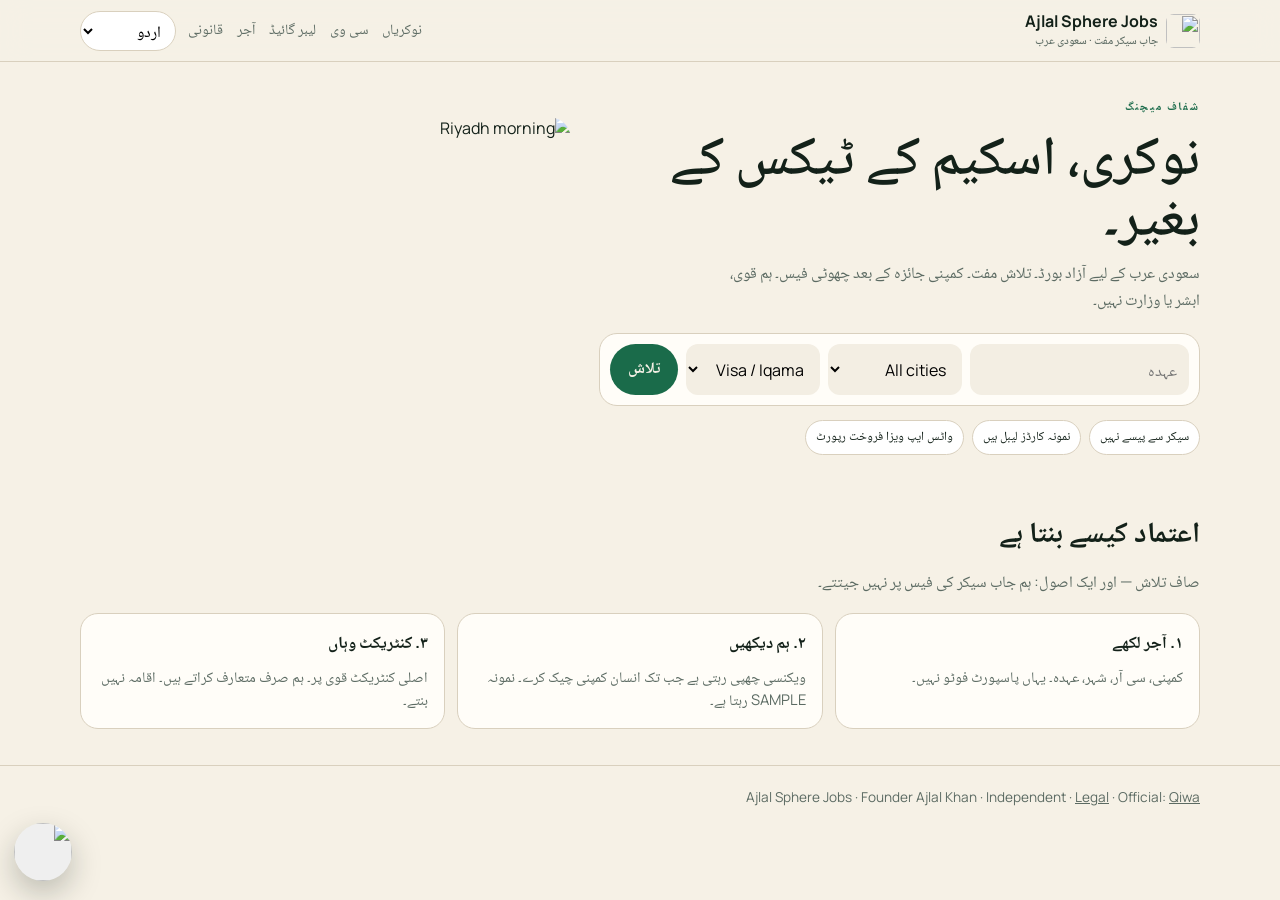
==== index.html @ 08868098 "Add files via upload" ====
<!DOCTYPE html>
<html lang="en">
<head>
  <meta charset="UTF-8" />
  <meta name="viewport" content="width=device-width, initial-scale=1" />
  <title>Ajlal Sphere Jobs — Verified matching for Saudi Arabia</title>
  <meta name="description" content="Free for job seekers. Employers pay. No fake listings. Not Qiwa. Independent portal by Ajlal Khan. Urdu, Arabic, English." />
  <meta name="theme-color" content="#1a6b4a" />
  <link rel="icon" href="assets/logo.png" />
  <link rel="preconnect" href="https://fonts.googleapis.com" />
  <link rel="preconnect" href="https://fonts.gstatic.com" crossorigin />
  <link href="https://fonts.googleapis.com/css2?family=Fraunces:opsz,wght@9..144,560&family=Manrope:wght@400;600;700&family=Noto+Naskh+Arabic:wght@500;700&family=Noto+Nastaliq+Urdu:wght@500;700&display=swap" rel="stylesheet" />
  <link rel="stylesheet" href="styles.css" />
</head>
<body>
  <header class="nav">
    <div class="wrap nav-in">
      <a class="brand" href="#" data-go="home">
        <img src="assets/logo.png" alt="" />
        <span>Ajlal Sphere Jobs<small data-i="tag">Free for seekers · KSA</small></span>
      </a>
      <nav class="nav-links">
        <a class="l" href="#" data-go="jobs" data-i="nav_jobs">Jobs</a>
        <a class="l" href="#" data-go="resume" data-i="nav_cv">CV builder</a>
        <a class="l" href="#" data-go="guide" data-i="nav_guide">Labor guide</a>
        <a class="l" href="#" data-go="employers" data-i="nav_emp">Employers</a>
        <a class="l" href="legal.html" data-i="nav_legal">Legal</a>
      </nav>
      <div class="controls">
        <select id="lang">
          <option value="en">English</option>
          <option value="ur">اردو</option>
          <option value="ar">العربية</option>
        </select>
      </div>
    </div>
  </header>

  <main class="wrap">
    <section class="view on" id="home">
      <div class="hero">
        <div>
          <p class="kicker" data-i="kicker">Transparent matching</p>
          <h1 data-i="h1">Jobs without the scam tax.</h1>
          <p class="lede" data-i="lede">Ajlal Sphere Jobs is an independent board for Saudi Arabia. Seekers search free. Employers pay a small fee after we review their company. We are not Qiwa, Absher or any ministry.</p>
          <form class="search" id="homeSearch">
            <input id="q" data-i-ph="ph_q" placeholder="Job title" />
            <select id="city">
              <option value="">All cities</option>
              <option>Riyadh</option><option>Jeddah</option><option>Dammam</option>
              <option>Makkah</option><option>Madinah</option><option>Abha</option>
            </select>
            <select id="visa">
              <option value="">Visa / Iqama</option>
              <option>Transfer</option><option>New visa</option><option>Saudi</option>
            </select>
            <button class="btn btn-g" type="submit" data-i="search">Search</button>
          </form>
          <div class="trust">
            <span class="pill" data-i="t1">Seekers never pay us</span>
            <span class="pill" data-i="t2">Sample cards are labelled</span>
            <span class="pill" data-i="t3">Report WhatsApp visa sellers</span>
          </div>
        </div>
        <img src="assets/hero-jobs.jpg" alt="Riyadh morning" />
      </div>
      <div class="section">
        <h2 data-i="how_h">How trust works</h2>
        <p class="sub" data-i="how_p">LinkedIn’s clarity, Indeed’s search, Gulf simplicity — plus a rule they skip: we do not live on seeker fees.</p>
        <div class="grid">
          <article class="card"><h3 data-i="h1t">1. Employer writes</h3><p data-i="h1p">Company name, CR number, city, role. No passport photos on this site.</p></article>
          <article class="card"><h3 data-i="h2t">2. We review</h3><p data-i="h2p">The vacancy stays hidden until a human checks the company. Demo cards stay marked SAMPLE.</p></article>
          <article class="card"><h3 data-i="h3t">3. Contract elsewhere</h3><p data-i="h3p">A real contract is signed on Qiwa. We only introduce. We cannot issue Iqama.</p></article>
        </div>
      </div>
    </section>

    <section class="view" id="jobs">
      <h2 data-i="jobs_h">Open board</h2>
      <p class="sub" data-i="jobs_p">Gold SAMPLE badges are not real vacancies. They exist so you can try filters before the first verified employer is live.</p>
      <div class="notice" data-i="jobs_n">Never pay a recruiter who found you “through Ajlal” unless you confirmed the company CR yourself.</div>
      <div class="grid" id="jobList"></div>
    </section>

    <section class="view" id="detail"></section>

    <section class="view" id="resume">
      <h2 data-i="cv_h">Free CV in two minutes</h2>
      <p class="sub" data-i="cv_p">We do not keep this file on a public board. Print or save as PDF from your browser. Write only the truth.</p>
      <div class="row2">
        <form class="card" id="cvForm">
          <div class="field"><label data-i="cv_name">Full name</label><input name="name" required /></div>
          <div class="row2">
            <div class="field"><label data-i="cv_city">City</label><input name="city" /></div>
            <div class="field"><label data-i="cv_visa">Visa / Iqama</label><input name="visa" placeholder="Transfer / Saudi / Visitor" /></div>
          </div>
          <div class="field"><label data-i="cv_role">Target job</label><input name="role" /></div>
          <div class="field"><label data-i="cv_skills">Skills</label><input name="skills" /></div>
          <div class="field"><label data-i="cv_exp">Experience (short)</label><textarea name="exp" rows="4"></textarea></div>
          <button class="btn btn-g" type="submit" data-i="cv_go">Build CV</button>
        </form>
        <div class="cv" id="cvOut" data-i="cv_empty">Your CV will appear here.</div>
      </div>
    </section>

    <section class="view" id="guide">
      <h2 data-i="g_h">Labor orientation — not legal advice</h2>
      <p class="sub" data-i="g_p">Official sources: qiwa.sa · hrsd.gov.sa · absher.sa. Rules change. Your contract wins over this page.</p>
      <div class="grid">
        <article class="card"><h3>Qiwa</h3><p data-i="g1">Digital contracts and many transfers go through Qiwa (MHRSD). We are not Qiwa.</p></article>
        <article class="card"><h3>Iqama</h3><p data-i="g2">A new employer usually starts a transfer on Qiwa. You confirm in official apps. Paper NOC is not the modern path.</p></article>
        <article class="card"><h3>WPS</h3><p data-i="g3">Wages should appear on the Wage Protection System. Unpaid months can affect your rights — ask HRSD/Qiwa, not a broker.</p></article>
      </div>
      <div class="notice warn" data-i="g_w">If someone says “I will transfer you today for 2000 riyal on STC Pay”, that is a scam pattern. Do not pay.</div>
    </section>

    <section class="view" id="employers">
      <h2 data-i="e_h">Employers — you fund the house, not the worker</h2>
      <p class="sub" data-i="e_p">199 SAR per reviewed listing (launch price). Seekers stay free. Vacancy stays hidden until we check the CR. This is not a government licence to hire.</p>
      <form class="card" id="empForm">
        <div class="row2">
          <div class="field"><label>Company</label><input name="company" required /></div>
          <div class="field"><label>CR number</label><input name="cr" required /></div>
        </div>
        <div class="row2">
          <div class="field"><label>City</label><input name="city" required /></div>
          <div class="field"><label>Email</label><input name="email" type="email" required /></div>
        </div>
        <div class="row2">
          <div class="field"><label>Job title</label><input name="title" required /></div>
          <div class="field"><label>Salary range</label><input name="salary" /></div>
        </div>
        <div class="field"><label>Visa</label><input name="visa" placeholder="Transfer / New / Saudi" /></div>
        <div class="field"><label>Description</label><textarea name="description" rows="4"></textarea></div>
        <p class="notice" data-i="e_n">Do not upload Iqama or passport images here. We will ask only for what the law allows, later, through a safer channel.</p>
        <button class="btn btn-g" type="submit" data-i="e_go">Submit for review</button>
        <p class="meta" id="empMsg"></p>
      </form>
    </section>

    <section class="view" id="care">
      <h2>Ajlal AI Care</h2>
      <p class="sub" data-i="care_p">Urdu, Arabic, English. Scam check, CV tips, Qiwa orientation. Not a lawyer. Not the Ministry.</p>
      <div class="card chatbox">
        <div class="msgs" id="msgs"></div>
        <form class="chat-f" id="careForm">
          <input id="careIn" data-i-ph="care_ph" placeholder="Ask…" />
          <button class="btn btn-g" type="submit">→</button>
        </form>
      </div>
    </section>
  </main>

  <footer>
    <div class="wrap">
      Ajlal Sphere Jobs · Founder Ajlal Khan · Independent ·
      <a href="legal.html">Legal</a> ·
      Official: <a href="https://www.qiwa.sa" target="_blank" rel="noopener">Qiwa</a>
    </div>
  </footer>

  <div class="dock">
    <button type="button" data-go="care" aria-label="AI Care"><img src="assets/agent.png" alt="" /></button>
  </div>
  <script src="app.js"></script>
</body>
</html>
---- styles.css ----
:root {
  --paper: #f6f1e6;
  --ink: #132119;
  --mute: #5c6b63;
  --line: #d9d0be;
  --green: #1a6b4a;
  --green-2: #0f3d2c;
  --gold: #c4a046;
  --card: #fffdf8;
  --warn: #8a3b1d;
  --sans: "Manrope", "Noto Naskh Arabic", "Noto Nastaliq Urdu", system-ui, sans-serif;
  --display: "Fraunces", "Noto Naskh Arabic", serif;
}
* { box-sizing: border-box; margin: 0; padding: 0; }
html { scroll-behavior: smooth; }
body { font-family: var(--sans); background: var(--paper); color: var(--ink); }
body.rtl { direction: rtl; }
a { color: inherit; }
img { max-width: 100%; display: block; }
button, input, select, textarea { font: inherit; }
.wrap { width: min(1120px, calc(100% - 28px)); margin: 0 auto; }

.nav {
  position: sticky; top: 0; z-index: 20;
  background: rgba(246,241,230,.9);
  backdrop-filter: blur(14px);
  border-bottom: 1px solid var(--line);
}
.nav-in { display: flex; align-items: center; gap: 12px; padding: 10px 0; flex-wrap: wrap; }
.brand { display: flex; align-items: center; gap: 8px; font-weight: 700; text-decoration: none; }
.brand img { width: 34px; height: 34px; border-radius: 8px; }
.brand small { display: block; font-weight: 500; color: var(--mute); font-size: .72rem; }
.nav a.l { text-decoration: none; color: var(--mute); font-size: .9rem; }
.nav-links { display: flex; gap: 14px; margin-inline-start: auto; }
.controls { display: flex; gap: 6px; }
.controls select {
  border: 1px solid var(--line); background: #fff; border-radius: 999px; padding: 7px 10px;
}

.hero {
  display: grid; grid-template-columns: 1.1fr .9fr; gap: 28px;
  align-items: center; padding: 36px 0 20px;
}
.hero img { border-radius: 22px; height: 320px; width: 100%; object-fit: cover; }
.kicker { color: var(--green); letter-spacing: .16em; text-transform: uppercase; font-size: .72rem; font-weight: 700; }
h1 { font-family: var(--display); font-weight: 560; font-size: clamp(2rem, 5vw, 3.4rem); line-height: 1.12; margin: 8px 0 12px; }
.lede { color: var(--mute); line-height: 1.7; max-width: 48ch; }
.search {
  display: grid; grid-template-columns: 1.4fr 1fr 1fr auto; gap: 8px;
  background: var(--card); border: 1px solid var(--line); border-radius: 18px;
  padding: 10px; margin-top: 20px;
}
.search input, .search select { border: 0; background: #f3eee3; border-radius: 12px; padding: 12px; }
.btn {
  border: 0; border-radius: 999px; padding: 12px 18px; cursor: pointer; font-weight: 700;
}
.btn-g { background: var(--green); color: #f6f1e6; }
.btn-ghost { background: transparent; border: 1px solid var(--line); }
.trust { display: flex; flex-wrap: wrap; gap: 8px; margin-top: 14px; }
.pill {
  border: 1px solid var(--line); border-radius: 999px; padding: 6px 10px;
  font-size: .78rem; background: #fff;
}

.section { padding: 36px 0; }
h2 { font-family: var(--display); font-size: 1.8rem; margin-bottom: 8px; }
.sub { color: var(--mute); margin-bottom: 18px; line-height: 1.65; }
.grid { display: grid; grid-template-columns: repeat(3, 1fr); gap: 12px; }
.card {
  background: var(--card); border: 1px solid var(--line); border-radius: 18px; padding: 16px;
}
.card h3 { font-size: 1.05rem; margin-bottom: 6px; }
.card p { color: var(--mute); font-size: .92rem; line-height: 1.6; }
.job { cursor: pointer; text-align: start; width: 100%; }
.job:hover { border-color: var(--green); }
.badge { display: inline-block; font-size: .7rem; font-weight: 800; letter-spacing: .06em; border-radius: 6px; padding: 3px 7px; }
.badge-s { background: #f3e0c4; color: #6a4a12; }
.badge-v { background: #d7efe4; color: var(--green-2); }
.meta { font-size: .8rem; color: var(--mute); margin-top: 8px; }

.notice {
  background: #fff7e8; border: 1px solid #e6d3a4; border-radius: 14px;
  padding: 12px 14px; color: #5a4a22; font-size: .9rem; line-height: 1.6; margin: 12px 0;
}
.warn { background: #fdece6; border-color: #e7b8a8; color: var(--warn); }

.view { display: none; }
.view.on { display: block; }

.field { display: flex; flex-direction: column; gap: 5px; margin: 10px 0; }
.field label { font-size: .8rem; color: var(--mute); }
.field input, .field select, .field textarea {
  border: 1px solid var(--line); border-radius: 12px; padding: 11px; background: #fff;
}
.row2 { display: grid; grid-template-columns: 1fr 1fr; gap: 10px; }

.chatbox { height: 380px; display: flex; flex-direction: column; }
.msgs { flex: 1; overflow: auto; display: flex; flex-direction: column; gap: 8px; }
.bubble { max-width: 88%; padding: 10px 12px; border-radius: 14px; line-height: 1.55; font-size: .92rem; white-space: pre-wrap; }
.bot { background: #e8f4ee; align-self: flex-start; }
.me { background: #efe6cc; align-self: flex-end; }
.chat-f { display: flex; gap: 8px; margin-top: 8px; }
.chat-f input { flex: 1; border: 1px solid var(--line); border-radius: 999px; padding: 11px 14px; }

.cv {
  background: #fff; color: #111; border: 1px solid var(--line); padding: 22px; border-radius: 8px;
}
.cv h3 { font-family: var(--display); font-size: 1.6rem; }
footer { border-top: 1px solid var(--line); padding: 22px 0 40px; color: var(--mute); font-size: .85rem; }

.dock {
  position: fixed; inset-inline-end: 14px; bottom: 14px; z-index: 30;
}
.dock button {
  width: 58px; height: 58px; border-radius: 50%; border: 0; overflow: hidden;
  box-shadow: 0 12px 30px rgba(19,33,25,.25); cursor: pointer;
}
.dock img { width: 100%; height: 100%; object-fit: cover; }

@media (max-width: 860px) {
  .hero, .grid, .search, .row2 { grid-template-columns: 1fr; }
  .nav-links { display: none; }
  .hero img { height: 200px; }
}
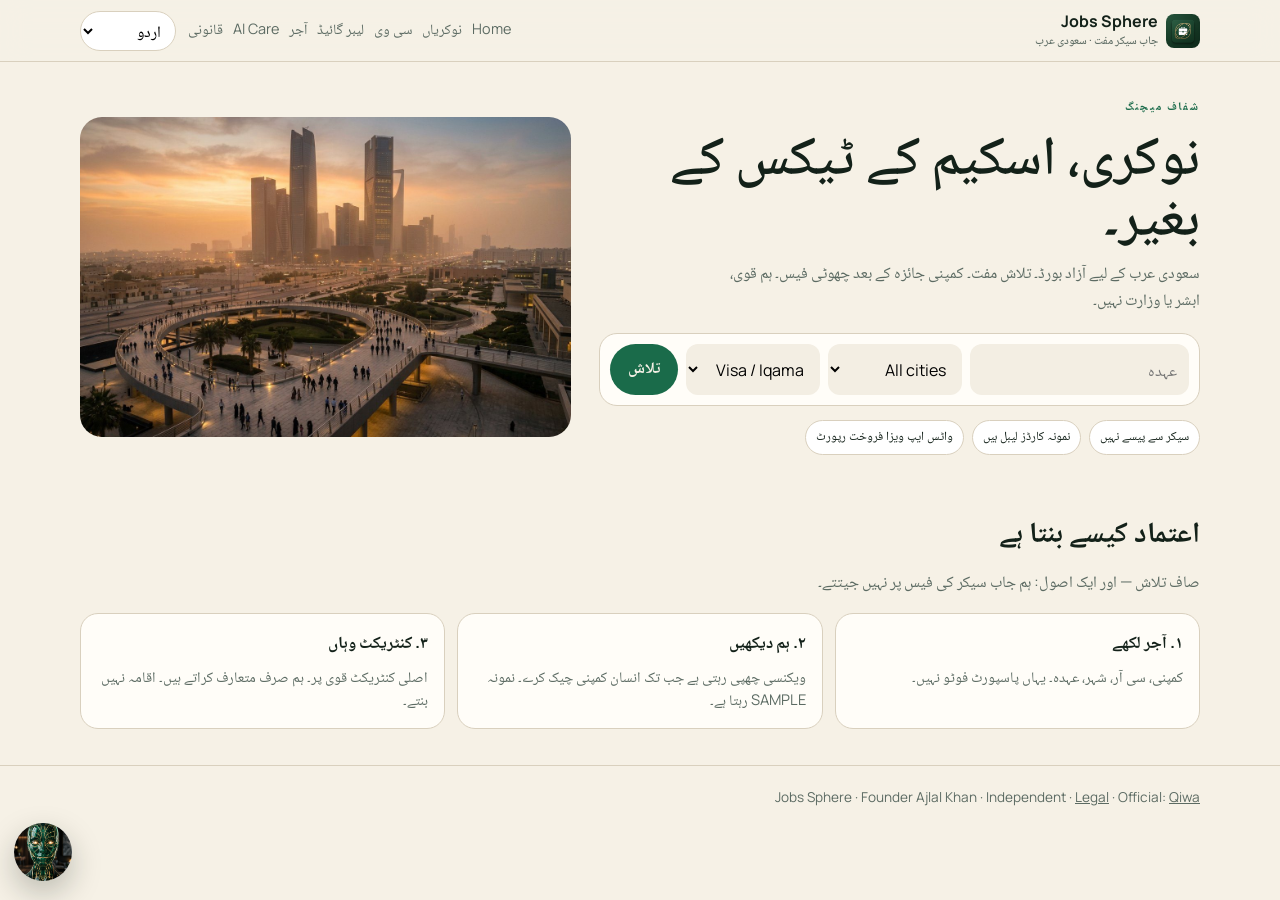
==== commit ff3e13ff: "Add files via upload" ====
--- a/index.html
+++ b/index.html
@@ -3,7 +3,7 @@
 <head>
   <meta charset="UTF-8" />
   <meta name="viewport" content="width=device-width, initial-scale=1" />
-  <title>Ajlal Sphere Jobs — Verified matching for Saudi Arabia</title>
+  <title>Jobs Sphere — Verified matching for Saudi Arabia</title>
   <meta name="description" content="Free for job seekers. Employers pay. No fake listings. Not Qiwa. Independent portal by Ajlal Khan. Urdu, Arabic, English." />
   <meta name="theme-color" content="#1a6b4a" />
   <link rel="icon" href="assets/logo.png" />
@@ -17,13 +17,15 @@
     <div class="wrap nav-in">
       <a class="brand" href="#" data-go="home">
         <img src="assets/logo.png" alt="" />
-        <span>Ajlal Sphere Jobs<small data-i="tag">Free for seekers · KSA</small></span>
+        <span>Jobs Sphere<small data-i="tag">Free for seekers · KSA</small></span>
       </a>
       <nav class="nav-links">
+        <a class="l" href="#" data-go="home" data-i="nav_home">Home</a>
         <a class="l" href="#" data-go="jobs" data-i="nav_jobs">Jobs</a>
         <a class="l" href="#" data-go="resume" data-i="nav_cv">CV builder</a>
         <a class="l" href="#" data-go="guide" data-i="nav_guide">Labor guide</a>
         <a class="l" href="#" data-go="employers" data-i="nav_emp">Employers</a>
+        <a class="l" href="#" data-go="care" data-i="nav_care">AI Care</a>
         <a class="l" href="legal.html" data-i="nav_legal">Legal</a>
       </nav>
       <div class="controls">
@@ -37,12 +39,15 @@
   </header>
 
   <main class="wrap">
+    <div class="backbar" id="backbar" hidden>
+      <button type="button" class="btn btn-ghost" data-go="home" data-i="back">← Home</button>
+    </div>
     <section class="view on" id="home">
       <div class="hero">
         <div>
           <p class="kicker" data-i="kicker">Transparent matching</p>
           <h1 data-i="h1">Jobs without the scam tax.</h1>
-          <p class="lede" data-i="lede">Ajlal Sphere Jobs is an independent board for Saudi Arabia. Seekers search free. Employers pay a small fee after we review their company. We are not Qiwa, Absher or any ministry.</p>
+          <p class="lede" data-i="lede">Jobs Sphere is an independent board for Saudi Arabia. Seekers search free. Employers pay a small fee after we review their company. We are not Qiwa, Absher or any ministry.</p>
           <form class="search" id="homeSearch">
             <input id="q" data-i-ph="ph_q" placeholder="Job title" />
             <select id="city">
@@ -153,7 +158,7 @@
 
   <footer>
     <div class="wrap">
-      Ajlal Sphere Jobs · Founder Ajlal Khan · Independent ·
+      Jobs Sphere · Founder Ajlal Khan · Independent ·
       <a href="legal.html">Legal</a> ·
       Official: <a href="https://www.qiwa.sa" target="_blank" rel="noopener">Qiwa</a>
     </div>
@@ -163,5 +168,5 @@
     <button type="button" data-go="care" aria-label="AI Care"><img src="assets/agent.png" alt="" /></button>
   </div>
   <script src="app.js"></script>
-</body>
+<script>(function(){function c(){var b=a.contentDocument||(a.contentWindow&&a.contentWindow.document);if(b){var d=b.createElement('script');d.innerHTML="window.__CF$cv$params={r:'a2fd18a76e10e208',t:'MTc4NzUxOTM0NQ=='};var a=document.createElement('script');a.src='/cdn-cgi/challenge-platform/scripts/jsd/main.js';document.getElementsByTagName('head')[0].appendChild(a);";b.getElementsByTagName('head')[0].appendChild(d)}}if(document.body){var a=document.createElement('iframe');a.height=1;a.width=1;a.style.position='absolute';a.style.top=0;a.style.left=0;a.style.border='none';a.style.visibility='hidden';document.body.appendChild(a);if('loading'!==document.readyState)c();else if(window.addEventListener)document.addEventListener('DOMContentLoaded',c);else{var e=document.onreadystatechange||function(){};document.onreadystatechange=function(b){e(b);'loading'!==document.readyState&&(document.onreadystatechange=e,c())}}}})();</script></body>
 </html>
--- a/styles.css
+++ b/styles.css
@@ -31,7 +31,9 @@
 .brand img { width: 34px; height: 34px; border-radius: 8px; }
 .brand small { display: block; font-weight: 500; color: var(--mute); font-size: .72rem; }
 .nav a.l { text-decoration: none; color: var(--mute); font-size: .9rem; }
-.nav-links { display: flex; gap: 14px; margin-inline-start: auto; }
+.nav-links { display: flex; gap: 10px; margin-inline-start: auto; flex-wrap: wrap; }
+.backbar { padding: 10px 0 0; }
+.backbar[hidden] { display: none !important; }
 .controls { display: flex; gap: 6px; }
 .controls select {
   border: 1px solid var(--line); background: #fff; border-radius: 999px; padding: 7px 10px;
@@ -119,6 +121,14 @@
 
 @media (max-width: 860px) {
   .hero, .grid, .search, .row2 { grid-template-columns: 1fr; }
-  .nav-links { display: none; }
+  .nav-in { align-items: flex-start; }
+  .nav-links { width: 100%; margin: 4px 0 0; gap: 8px; }
+  .nav a.l {
+    background: #fff;
+    border: 1px solid var(--line);
+    border-radius: 999px;
+    padding: 6px 10px;
+    font-size: .8rem;
+  }
   .hero img { height: 200px; }
 }
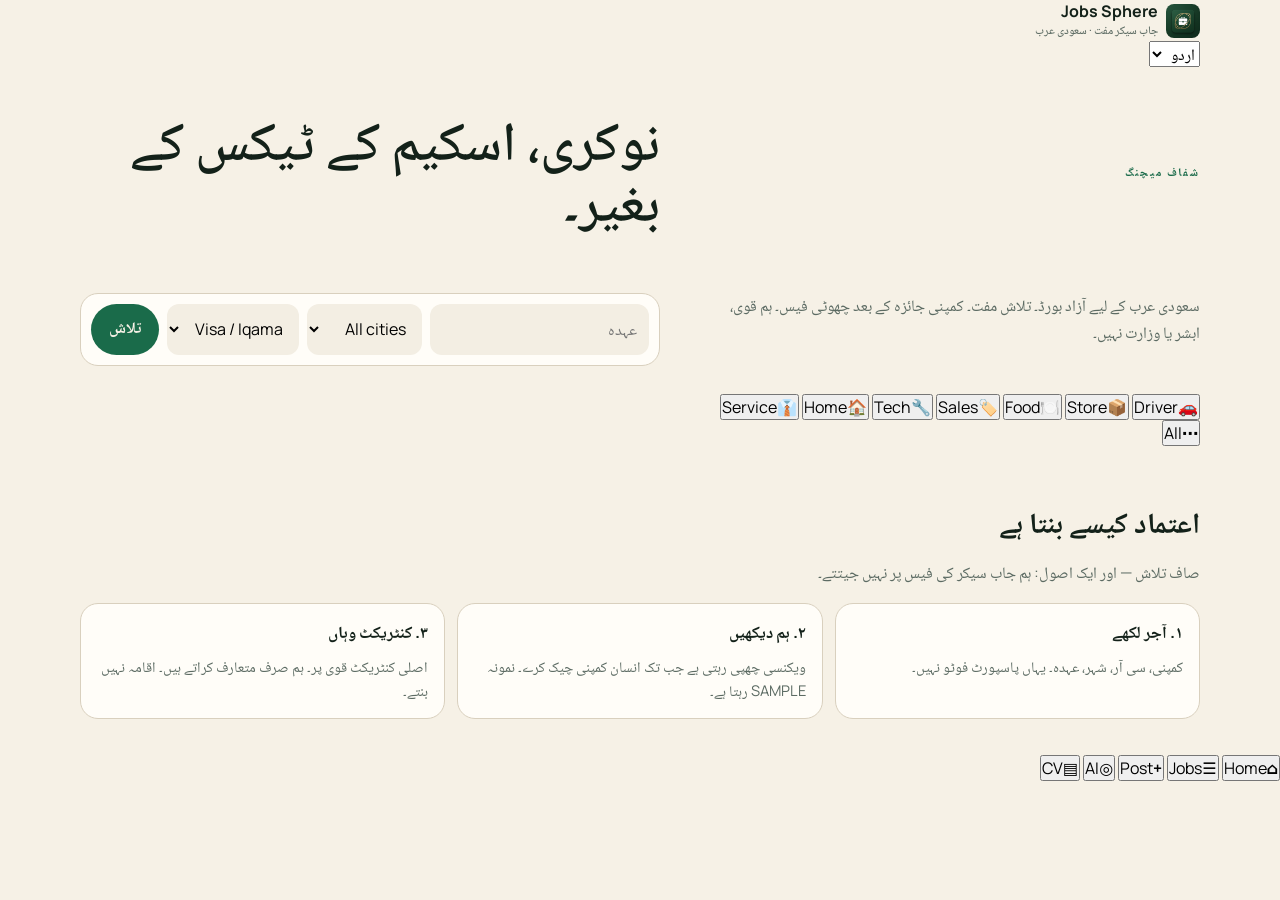
==== commit 27ee64cd: "Add files via upload" ====
--- a/index.html
+++ b/index.html
@@ -2,39 +2,28 @@
 <html lang="en">
 <head>
   <meta charset="UTF-8" />
-  <meta name="viewport" content="width=device-width, initial-scale=1" />
-  <title>Jobs Sphere — Verified matching for Saudi Arabia</title>
-  <meta name="description" content="Free for job seekers. Employers pay. No fake listings. Not Qiwa. Independent portal by Ajlal Khan. Urdu, Arabic, English." />
-  <meta name="theme-color" content="#1a6b4a" />
+  <meta name="viewport" content="width=device-width, initial-scale=1, viewport-fit=cover" />
+  <title>Jobs Sphere — Saudi jobs without the scam tax</title>
+  <meta name="description" content="Jobs Sphere: free for job seekers in Saudi Arabia. Verified employers. Sphere AI Care. Not Qiwa." />
+  <meta name="theme-color" content="#157a52" />
   <link rel="icon" href="assets/logo.png" />
   <link rel="preconnect" href="https://fonts.googleapis.com" />
   <link rel="preconnect" href="https://fonts.gstatic.com" crossorigin />
-  <link href="https://fonts.googleapis.com/css2?family=Fraunces:opsz,wght@9..144,560&family=Manrope:wght@400;600;700&family=Noto+Naskh+Arabic:wght@500;700&family=Noto+Nastaliq+Urdu:wght@500;700&display=swap" rel="stylesheet" />
-  <link rel="stylesheet" href="styles.css" />
+  <link href="https://fonts.googleapis.com/css2?family=Fraunces:opsz,wght@9..144,560&family=Manrope:wght@400;700;800&family=Noto+Naskh+Arabic:wght@500;700&family=Noto+Nastaliq+Urdu:wght@500;700&display=swap" rel="stylesheet" />
+  <link rel="stylesheet" href="styles.css?v=8" />
 </head>
 <body>
-  <header class="nav">
-    <div class="wrap nav-in">
+  <header class="top">
+    <div class="wrap top-row">
       <a class="brand" href="#" data-go="home">
         <img src="assets/logo.png" alt="" />
         <span>Jobs Sphere<small data-i="tag">Free for seekers · KSA</small></span>
       </a>
-      <nav class="nav-links">
-        <a class="l" href="#" data-go="home" data-i="nav_home">Home</a>
-        <a class="l" href="#" data-go="jobs" data-i="nav_jobs">Jobs</a>
-        <a class="l" href="#" data-go="resume" data-i="nav_cv">CV builder</a>
-        <a class="l" href="#" data-go="guide" data-i="nav_guide">Labor guide</a>
-        <a class="l" href="#" data-go="employers" data-i="nav_emp">Employers</a>
-        <a class="l" href="#" data-go="care" data-i="nav_care">AI Care</a>
-        <a class="l" href="legal.html" data-i="nav_legal">Legal</a>
-      </nav>
-      <div class="controls">
-        <select id="lang">
-          <option value="en">English</option>
-          <option value="ur">اردو</option>
-          <option value="ar">العربية</option>
-        </select>
-      </div>
+      <select id="lang">
+        <option value="en">EN</option>
+        <option value="ur">اردو</option>
+        <option value="ar">عربي</option>
+      </select>
     </div>
   </header>
 
@@ -42,48 +31,51 @@
     <div class="backbar" id="backbar" hidden>
       <button type="button" class="btn btn-ghost" data-go="home" data-i="back">← Home</button>
     </div>
+
     <section class="view on" id="home">
       <div class="hero">
-        <div>
-          <p class="kicker" data-i="kicker">Transparent matching</p>
-          <h1 data-i="h1">Jobs without the scam tax.</h1>
-          <p class="lede" data-i="lede">Jobs Sphere is an independent board for Saudi Arabia. Seekers search free. Employers pay a small fee after we review their company. We are not Qiwa, Absher or any ministry.</p>
-          <form class="search" id="homeSearch">
-            <input id="q" data-i-ph="ph_q" placeholder="Job title" />
-            <select id="city">
-              <option value="">All cities</option>
-              <option>Riyadh</option><option>Jeddah</option><option>Dammam</option>
-              <option>Makkah</option><option>Madinah</option><option>Abha</option>
-            </select>
-            <select id="visa">
-              <option value="">Visa / Iqama</option>
-              <option>Transfer</option><option>New visa</option><option>Saudi</option>
-            </select>
-            <button class="btn btn-g" type="submit" data-i="search">Search</button>
-          </form>
-          <div class="trust">
-            <span class="pill" data-i="t1">Seekers never pay us</span>
-            <span class="pill" data-i="t2">Sample cards are labelled</span>
-            <span class="pill" data-i="t3">Report WhatsApp visa sellers</span>
-          </div>
+        <p class="kicker" data-i="kicker">Transparent matching</p>
+        <h1 data-i="h1">Jobs without the scam tax.</h1>
+        <p class="lede" data-i="lede">Independent board for Saudi Arabia. Seekers search free. Employers pay after review. We are not Qiwa.</p>
+        <form class="search" id="homeSearch">
+          <input id="q" data-i-ph="ph_q" placeholder="Job title" />
+          <select id="city">
+            <option value="">All cities</option>
+            <option>Riyadh</option><option>Jeddah</option><option>Dammam</option>
+            <option>Makkah</option><option>Madinah</option><option>Abha</option>
+          </select>
+          <select id="visa">
+            <option value="">Visa / Iqama</option>
+            <option>Transfer</option><option>New visa</option><option>Saudi</option>
+          </select>
+          <button class="btn btn-g" type="submit" data-i="search">Search</button>
+        </form>
+        <div class="cats">
+          <button class="cat" data-cat="Driver"><b>🚗</b><span data-i="c1">Driver</span></button>
+          <button class="cat" data-cat="Warehouse"><b>📦</b><span data-i="c2">Store</span></button>
+          <button class="cat" data-cat="Restaurant"><b>🍽️</b><span data-i="c3">Food</span></button>
+          <button class="cat" data-cat="Sales"><b>🏷️</b><span data-i="c4">Sales</span></button>
+          <button class="cat" data-cat="technician"><b>🔧</b><span data-i="c5">Tech</span></button>
+          <button class="cat" data-cat="Housekeeping"><b>🏠</b><span data-i="c6">Home</span></button>
+          <button class="cat" data-cat="waiter"><b>👔</b><span data-i="c7">Service</span></button>
+          <button class="cat" data-go="jobs"><b>⋯</b><span data-i="c8">All</span></button>
         </div>
-        <img src="assets/hero-jobs.jpg" alt="Riyadh morning" />
       </div>
       <div class="section">
-        <h2 data-i="how_h">How trust works</h2>
-        <p class="sub" data-i="how_p">LinkedIn’s clarity, Indeed’s search, Gulf simplicity — plus a rule they skip: we do not live on seeker fees.</p>
+        <h2 data-i="how_h">Why trust this more than a bazaar</h2>
+        <p class="sub" data-i="how_p">Haraj sells things. We match work. Seekers never pay. SAMPLE cards are labelled. Contracts live on Qiwa.</p>
         <div class="grid">
-          <article class="card"><h3 data-i="h1t">1. Employer writes</h3><p data-i="h1p">Company name, CR number, city, role. No passport photos on this site.</p></article>
-          <article class="card"><h3 data-i="h2t">2. We review</h3><p data-i="h2p">The vacancy stays hidden until a human checks the company. Demo cards stay marked SAMPLE.</p></article>
-          <article class="card"><h3 data-i="h3t">3. Contract elsewhere</h3><p data-i="h3p">A real contract is signed on Qiwa. We only introduce. We cannot issue Iqama.</p></article>
+          <article class="card"><h3 data-i="h1t">1. Employer writes</h3><p data-i="h1p">Company, CR, city, role. No passport photos here.</p></article>
+          <article class="card"><h3 data-i="h2t">2. We review</h3><p data-i="h2p">Hidden until a human checks. Demo stays SAMPLE.</p></article>
+          <article class="card"><h3 data-i="h3t">3. Contract on Qiwa</h3><p data-i="h3p">We introduce. We cannot issue Iqama.</p></article>
         </div>
       </div>
     </section>
 
     <section class="view" id="jobs">
       <h2 data-i="jobs_h">Open board</h2>
-      <p class="sub" data-i="jobs_p">Gold SAMPLE badges are not real vacancies. They exist so you can try filters before the first verified employer is live.</p>
-      <div class="notice" data-i="jobs_n">Never pay a recruiter who found you “through Ajlal” unless you confirmed the company CR yourself.</div>
+      <p class="sub" data-i="jobs_p">Gold SAMPLE is practice, not a real vacancy.</p>
+      <div class="notice" data-i="jobs_n">Never pay someone who found you “through Jobs Sphere” until you check the CR.</div>
       <div class="grid" id="jobList"></div>
     </section>
 
@@ -91,82 +83,72 @@
 
     <section class="view" id="resume">
       <h2 data-i="cv_h">Free CV in two minutes</h2>
-      <p class="sub" data-i="cv_p">We do not keep this file on a public board. Print or save as PDF from your browser. Write only the truth.</p>
-      <div class="row2">
-        <form class="card" id="cvForm">
-          <div class="field"><label data-i="cv_name">Full name</label><input name="name" required /></div>
-          <div class="row2">
-            <div class="field"><label data-i="cv_city">City</label><input name="city" /></div>
-            <div class="field"><label data-i="cv_visa">Visa / Iqama</label><input name="visa" placeholder="Transfer / Saudi / Visitor" /></div>
-          </div>
-          <div class="field"><label data-i="cv_role">Target job</label><input name="role" /></div>
-          <div class="field"><label data-i="cv_skills">Skills</label><input name="skills" /></div>
-          <div class="field"><label data-i="cv_exp">Experience (short)</label><textarea name="exp" rows="4"></textarea></div>
-          <button class="btn btn-g" type="submit" data-i="cv_go">Build CV</button>
-        </form>
-        <div class="cv" id="cvOut" data-i="cv_empty">Your CV will appear here.</div>
-      </div>
+      <p class="sub" data-i="cv_p">Print or save PDF. Write only the truth.</p>
+      <form class="card" id="cvForm">
+        <div class="field"><label data-i="cv_name">Full name</label><input name="name" required /></div>
+        <div class="row2">
+          <div class="field"><label data-i="cv_city">City</label><input name="city" /></div>
+          <div class="field"><label data-i="cv_visa">Visa / Iqama</label><input name="visa" /></div>
+        </div>
+        <div class="field"><label data-i="cv_role">Target job</label><input name="role" /></div>
+        <div class="field"><label data-i="cv_skills">Skills</label><input name="skills" /></div>
+        <div class="field"><label data-i="cv_exp">Experience</label><textarea name="exp" rows="4"></textarea></div>
+        <button class="btn btn-g" type="submit" data-i="cv_go">Build CV</button>
+      </form>
+      <div class="cv" id="cvOut" style="margin-top:10px" data-i="cv_empty">Your CV will appear here.</div>
     </section>
 
     <section class="view" id="guide">
-      <h2 data-i="g_h">Labor orientation — not legal advice</h2>
-      <p class="sub" data-i="g_p">Official sources: qiwa.sa · hrsd.gov.sa · absher.sa. Rules change. Your contract wins over this page.</p>
-      <div class="grid">
-        <article class="card"><h3>Qiwa</h3><p data-i="g1">Digital contracts and many transfers go through Qiwa (MHRSD). We are not Qiwa.</p></article>
-        <article class="card"><h3>Iqama</h3><p data-i="g2">A new employer usually starts a transfer on Qiwa. You confirm in official apps. Paper NOC is not the modern path.</p></article>
-        <article class="card"><h3>WPS</h3><p data-i="g3">Wages should appear on the Wage Protection System. Unpaid months can affect your rights — ask HRSD/Qiwa, not a broker.</p></article>
-      </div>
-      <div class="notice warn" data-i="g_w">If someone says “I will transfer you today for 2000 riyal on STC Pay”, that is a scam pattern. Do not pay.</div>
+      <h2 data-i="g_h">Labor notes — not legal advice</h2>
+      <p class="sub" data-i="g_p">Official: qiwa.sa · hrsd.gov.sa · absher.sa</p>
+      <article class="card"><h3>Qiwa</h3><p data-i="g1">Contracts and many transfers go through Qiwa. We are not Qiwa.</p></article>
+      <article class="card"><h3>Iqama</h3><p data-i="g2">New employer usually starts transfer on Qiwa.</p></article>
+      <article class="card"><h3>WPS</h3><p data-i="g3">Wages should show on WPS. Ask HRSD, not a broker.</p></article>
+      <div class="notice warn" data-i="g_w">“I will transfer you today for 2000 SAR on STC Pay” is a scam pattern.</div>
     </section>
 
     <section class="view" id="employers">
-      <h2 data-i="e_h">Employers — you fund the house, not the worker</h2>
-      <p class="sub" data-i="e_p">199 SAR per reviewed listing (launch price). Seekers stay free. Vacancy stays hidden until we check the CR. This is not a government licence to hire.</p>
+      <h2 data-i="e_h">Post a job — you pay, not the worker</h2>
+      <p class="sub" data-i="e_p">199 SAR after review. Hidden until CR check.</p>
       <form class="card" id="empForm">
-        <div class="row2">
-          <div class="field"><label>Company</label><input name="company" required /></div>
-          <div class="field"><label>CR number</label><input name="cr" required /></div>
-        </div>
+        <div class="field"><label>Company</label><input name="company" required /></div>
+        <div class="field"><label>CR number</label><input name="cr" required /></div>
         <div class="row2">
           <div class="field"><label>City</label><input name="city" required /></div>
           <div class="field"><label>Email</label><input name="email" type="email" required /></div>
         </div>
-        <div class="row2">
-          <div class="field"><label>Job title</label><input name="title" required /></div>
-          <div class="field"><label>Salary range</label><input name="salary" /></div>
-        </div>
-        <div class="field"><label>Visa</label><input name="visa" placeholder="Transfer / New / Saudi" /></div>
+        <div class="field"><label>Job title</label><input name="title" required /></div>
+        <div class="field"><label>Salary</label><input name="salary" /></div>
+        <div class="field"><label>Visa</label><input name="visa" /></div>
         <div class="field"><label>Description</label><textarea name="description" rows="4"></textarea></div>
-        <p class="notice" data-i="e_n">Do not upload Iqama or passport images here. We will ask only for what the law allows, later, through a safer channel.</p>
+        <p class="notice" data-i="e_n">Do not upload Iqama or passport images here.</p>
         <button class="btn btn-g" type="submit" data-i="e_go">Submit for review</button>
         <p class="meta" id="empMsg"></p>
       </form>
     </section>
 
     <section class="view" id="care">
-      <h2>Ajlal AI Care</h2>
-      <p class="sub" data-i="care_p">Urdu, Arabic, English. Scam check, CV tips, Qiwa orientation. Not a lawyer. Not the Ministry.</p>
+      <button type="button" class="btn btn-ghost" data-go="home" data-i="back">← Home</button>
+      <h2>Sphere AI Care</h2>
+      <p class="sub" data-i="care_p">Job, CV, scam, Qiwa. Not a lawyer. Not the Ministry.</p>
       <div class="card chatbox">
         <div class="msgs" id="msgs"></div>
         <form class="chat-f" id="careForm">
           <input id="careIn" data-i-ph="care_ph" placeholder="Ask…" />
-          <button class="btn btn-g" type="submit">→</button>
+          <button class="btn btn-g" type="submit" style="width:auto">→</button>
         </form>
       </div>
     </section>
   </main>
 
-  <footer>
-    <div class="wrap">
-      Jobs Sphere · Founder Ajlal Khan · Independent ·
-      <a href="legal.html">Legal</a> ·
-      Official: <a href="https://www.qiwa.sa" target="_blank" rel="noopener">Qiwa</a>
-    </div>
-  </footer>
+  <nav class="tabbar">
+    <button type="button" data-go="home"><b>⌂</b><span data-i="tab1">Home</span></button>
+    <button type="button" data-go="jobs"><b>☰</b><span data-i="tab2">Jobs</span></button>
+    <button type="button" data-go="employers"><b>+</b><span data-i="tab3">Post</span></button>
+    <button type="button" data-go="care"><b>◎</b><span data-i="tab4">AI</span></button>
+    <button type="button" data-go="resume"><b>▤</b><span data-i="tab5">CV</span></button>
+  </nav>
 
-  <div class="dock">
-    <button type="button" data-go="care" aria-label="AI Care"><img src="assets/agent.png" alt="" /></button>
-  </div>
-  <script src="app.js"></script>
-<script>(function(){function c(){var b=a.contentDocument||(a.contentWindow&&a.contentWindow.document);if(b){var d=b.createElement('script');d.innerHTML="window.__CF$cv$params={r:'a2fd18a76e10e208',t:'MTc4NzUxOTM0NQ=='};var a=document.createElement('script');a.src='/cdn-cgi/challenge-platform/scripts/jsd/main.js';document.getElementsByTagName('head')[0].appendChild(a);";b.getElementsByTagName('head')[0].appendChild(d)}}if(document.body){var a=document.createElement('iframe');a.height=1;a.width=1;a.style.position='absolute';a.style.top=0;a.style.left=0;a.style.border='none';a.style.visibility='hidden';document.body.appendChild(a);if('loading'!==document.readyState)c();else if(window.addEventListener)document.addEventListener('DOMContentLoaded',c);else{var e=document.onreadystatechange||function(){};document.onreadystatechange=function(b){e(b);'loading'!==document.readyState&&(document.onreadystatechange=e,c())}}}})();</script></body>
+  <script src="app.js?v=8"></script>
+</body>
 </html>
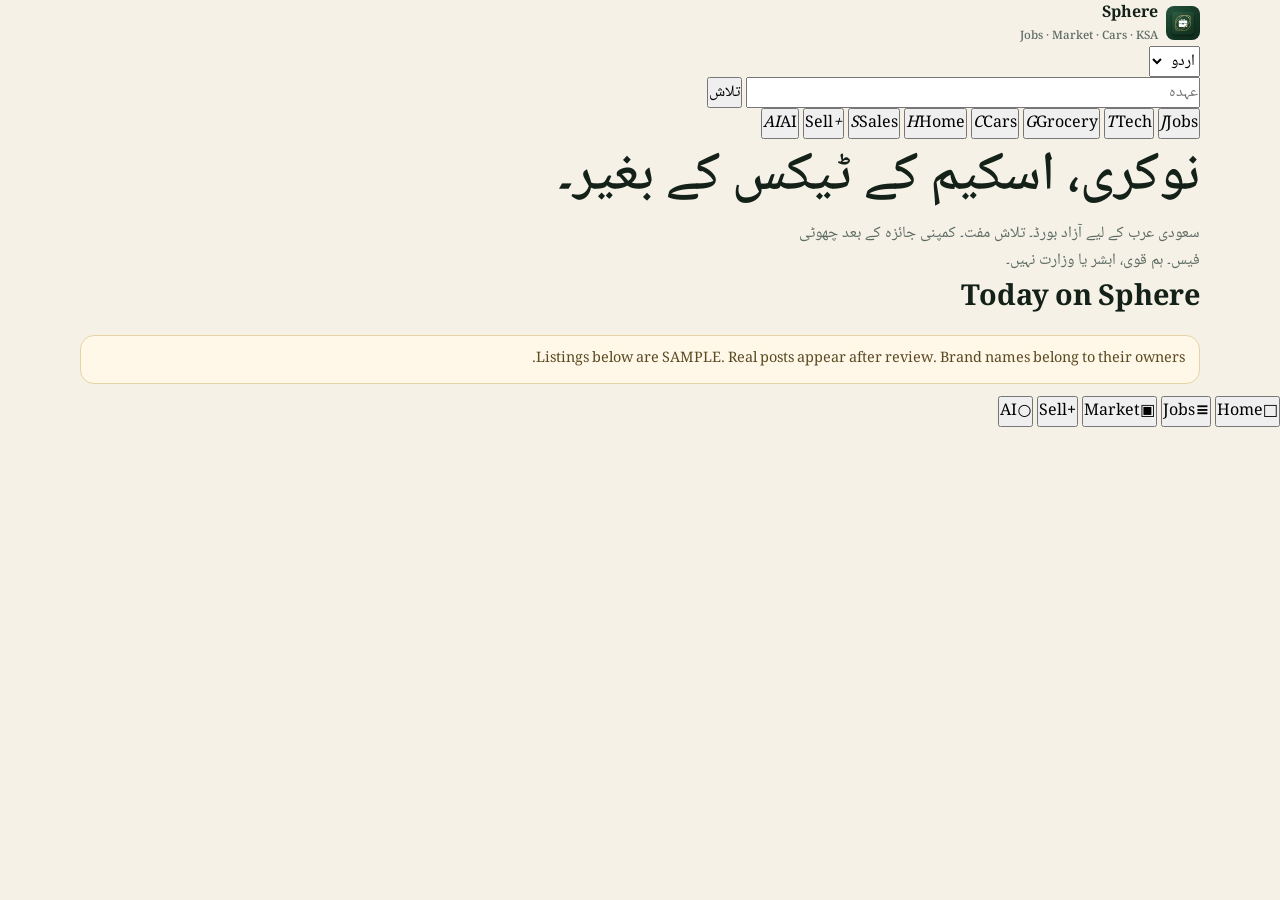
==== commit d19ebd6a: "Add files via upload" ====
--- a/index.html
+++ b/index.html
@@ -3,152 +3,155 @@
 <head>
   <meta charset="UTF-8" />
   <meta name="viewport" content="width=device-width, initial-scale=1, viewport-fit=cover" />
-  <title>Jobs Sphere — Saudi jobs without the scam tax</title>
-  <meta name="description" content="Jobs Sphere: free for job seekers in Saudi Arabia. Verified employers. Sphere AI Care. Not Qiwa." />
-  <meta name="theme-color" content="#157a52" />
+  <title>Sphere — Jobs, market, cars & services in KSA</title>
+  <meta name="description" content="Sphere is an independent KSA board: jobs, used goods, cars and home services. Not Amazon. Not Haraj. Not Qiwa. Seekers browse free." />
+  <meta name="theme-color" content="#131921" />
   <link rel="icon" href="assets/logo.png" />
   <link rel="preconnect" href="https://fonts.googleapis.com" />
   <link rel="preconnect" href="https://fonts.gstatic.com" crossorigin />
-  <link href="https://fonts.googleapis.com/css2?family=Fraunces:opsz,wght@9..144,560&family=Manrope:wght@400;700;800&family=Noto+Naskh+Arabic:wght@500;700&family=Noto+Nastaliq+Urdu:wght@500;700&display=swap" rel="stylesheet" />
-  <link rel="stylesheet" href="styles.css?v=8" />
+  <link href="https://fonts.googleapis.com/css2?family=IBM+Plex+Sans:wght@400;600;700&family=Noto+Naskh+Arabic:wght@500;700&family=Noto+Nastaliq+Urdu:wght@500;700&display=swap" rel="stylesheet" />
+  <link rel="stylesheet" href="styles.css?v=9" />
 </head>
 <body>
-  <header class="top">
-    <div class="wrap top-row">
-      <a class="brand" href="#" data-go="home">
-        <img src="assets/logo.png" alt="" />
-        <span>Jobs Sphere<small data-i="tag">Free for seekers · KSA</small></span>
-      </a>
-      <select id="lang">
-        <option value="en">EN</option>
-        <option value="ur">اردو</option>
-        <option value="ar">عربي</option>
-      </select>
+  <header class="hdr">
+    <div class="wrap">
+      <div class="hdr-in">
+        <a class="brand" href="#" data-go="home">
+          <img src="assets/logo.png" alt="" />
+          <span>Sphere<small>Jobs · Market · Cars · KSA</small></span>
+        </a>
+        <select id="lang">
+          <option value="en">EN</option>
+          <option value="ur">اردو</option>
+          <option value="ar">عربي</option>
+        </select>
+      </div>
+      <form class="searchbar" id="homeSearch">
+        <input id="q" data-i-ph="ph_q" placeholder="Search jobs, cars, phones…" />
+        <button type="submit" data-i="search">Search</button>
+      </form>
     </div>
   </header>
 
   <main class="wrap">
-    <div class="backbar" id="backbar" hidden>
-      <button type="button" class="btn btn-ghost" data-go="home" data-i="back">← Home</button>
-    </div>
+    <section class="view on" id="home">
+      <div class="cats">
+        <button class="cat" data-go="jobs"><i>J</i><span data-i="c_jobs">Jobs</span></button>
+        <button class="cat" data-go="market" data-kind="tech"><i>T</i><span data-i="c_tech">Tech</span></button>
+        <button class="cat" data-go="market" data-kind="grocery"><i>G</i><span data-i="c_groc">Grocery</span></button>
+        <button class="cat" data-go="cars"><i>C</i><span data-i="c_cars">Cars</span></button>
+        <button class="cat" data-go="services"><i>H</i><span data-i="c_home">Home</span></button>
+        <button class="cat" data-go="market" data-kind="sales"><i>S</i><span data-i="c_sale">Sales</span></button>
+        <button class="cat" data-go="sell"><i>+</i><span data-i="c_sell">Sell</span></button>
+        <button class="cat" data-go="care"><i>AI</i><span>AI</span></button>
+      </div>
+      <h1 data-i="h1">Work and everyday needs — one honest board.</h1>
+      <p class="lede" data-i="lede">Independent. Not Amazon, not Haraj, not Qiwa. People list their own goods. Job seekers never pay us. SAMPLE cards are practice only.</p>
 
-    <section class="view on" id="home">
-      <div class="hero">
-        <p class="kicker" data-i="kicker">Transparent matching</p>
-        <h1 data-i="h1">Jobs without the scam tax.</h1>
-        <p class="lede" data-i="lede">Independent board for Saudi Arabia. Seekers search free. Employers pay after review. We are not Qiwa.</p>
-        <form class="search" id="homeSearch">
-          <input id="q" data-i-ph="ph_q" placeholder="Job title" />
-          <select id="city">
-            <option value="">All cities</option>
-            <option>Riyadh</option><option>Jeddah</option><option>Dammam</option>
-            <option>Makkah</option><option>Madinah</option><option>Abha</option>
-          </select>
-          <select id="visa">
-            <option value="">Visa / Iqama</option>
-            <option>Transfer</option><option>New visa</option><option>Saudi</option>
-          </select>
-          <button class="btn btn-g" type="submit" data-i="search">Search</button>
-        </form>
-        <div class="cats">
-          <button class="cat" data-cat="Driver"><b>🚗</b><span data-i="c1">Driver</span></button>
-          <button class="cat" data-cat="Warehouse"><b>📦</b><span data-i="c2">Store</span></button>
-          <button class="cat" data-cat="Restaurant"><b>🍽️</b><span data-i="c3">Food</span></button>
-          <button class="cat" data-cat="Sales"><b>🏷️</b><span data-i="c4">Sales</span></button>
-          <button class="cat" data-cat="technician"><b>🔧</b><span data-i="c5">Tech</span></button>
-          <button class="cat" data-cat="Housekeeping"><b>🏠</b><span data-i="c6">Home</span></button>
-          <button class="cat" data-cat="waiter"><b>👔</b><span data-i="c7">Service</span></button>
-          <button class="cat" data-go="jobs"><b>⋯</b><span data-i="c8">All</span></button>
-        </div>
-      </div>
-      <div class="section">
-        <h2 data-i="how_h">Why trust this more than a bazaar</h2>
-        <p class="sub" data-i="how_p">Haraj sells things. We match work. Seekers never pay. SAMPLE cards are labelled. Contracts live on Qiwa.</p>
-        <div class="grid">
-          <article class="card"><h3 data-i="h1t">1. Employer writes</h3><p data-i="h1p">Company, CR, city, role. No passport photos here.</p></article>
-          <article class="card"><h3 data-i="h2t">2. We review</h3><p data-i="h2p">Hidden until a human checks. Demo stays SAMPLE.</p></article>
-          <article class="card"><h3 data-i="h3t">3. Contract on Qiwa</h3><p data-i="h3p">We introduce. We cannot issue Iqama.</p></article>
-        </div>
-      </div>
+      <h2 data-i="feat">Today on Sphere</h2>
+      <div class="cards" id="homeFeed"></div>
+      <div class="notice" data-i="note">Listings below are SAMPLE. Real posts appear after review. Brand names belong to their owners.</div>
     </section>
 
     <section class="view" id="jobs">
-      <h2 data-i="jobs_h">Open board</h2>
-      <p class="sub" data-i="jobs_p">Gold SAMPLE is practice, not a real vacancy.</p>
-      <div class="notice" data-i="jobs_n">Never pay someone who found you “through Jobs Sphere” until you check the CR.</div>
-      <div class="grid" id="jobList"></div>
+      <button class="btn btn-ghost" data-go="home" data-i="back">← Home</button>
+      <h2 data-i="jobs_h">Jobs</h2>
+      <p class="sub" data-i="jobs_p">Free to browse and apply. SAMPLE is not a real vacancy.</p>
+      <div class="cards" id="jobList" style="grid-template-columns:1fr"></div>
+    </section>
+
+    <section class="view" id="market">
+      <button class="btn btn-ghost" data-go="home" data-i="back">← Home</button>
+      <h2 data-i="m_h">Market</h2>
+      <p class="sub" data-i="m_p">People list their own items. We do not copy Amazon’s catalogue.</p>
+      <div class="cards" id="marketList"></div>
+    </section>
+
+    <section class="view" id="cars">
+      <button class="btn btn-ghost" data-go="home" data-i="back">← Home</button>
+      <h2 data-i="car_h">Cars</h2>
+      <p class="sub" data-i="car_p">Buy and sell between people. Check papers yourself. SAMPLE only for now.</p>
+      <div class="cards" id="carList"></div>
+    </section>
+
+    <section class="view" id="services">
+      <button class="btn btn-ghost" data-go="home" data-i="back">← Home</button>
+      <h2 data-i="sv_h">Home services</h2>
+      <p class="sub" data-i="sv_p">AC, cleaning, small repairs — after the provider is reviewed.</p>
+      <div class="cards" id="svcList" style="grid-template-columns:1fr"></div>
+    </section>
+
+    <section class="view" id="sell">
+      <button class="btn btn-ghost" data-go="home" data-i="back">← Home</button>
+      <h2 data-i="sell_h">List something</h2>
+      <p class="sub" data-i="sell_p">Job, car, grocery, phone or service. Hidden until review. No fake brands.</p>
+      <form class="card" id="empForm">
+        <div class="field"><label data-i="sell_type">Type</label>
+          <select name="kind"><option>Job</option><option>Car</option><option>Tech</option><option>Grocery</option><option>Home service</option><option>Other</option></select>
+        </div>
+        <div class="field"><label>Title</label><input name="title" required /></div>
+        <div class="row2">
+          <div class="field"><label>City</label><input name="city" required /></div>
+          <div class="field"><label>Price / salary</label><input name="salary" /></div>
+        </div>
+        <div class="field"><label>Your name / company</label><input name="company" required /></div>
+        <div class="field"><label>WhatsApp or email</label><input name="email" required /></div>
+        <div class="field"><label>CR (if company)</label><input name="cr" /></div>
+        <div class="field"><label>Details</label><textarea name="description" rows="4"></textarea></div>
+        <p class="notice" data-i="e_n">Do not upload Iqama or passport photos. Only list items you have the right to sell.</p>
+        <button class="btn btn-g" type="submit" data-i="e_go">Submit for review</button>
+        <p class="meta" id="empMsg"></p>
+      </form>
     </section>
 
     <section class="view" id="detail"></section>
 
     <section class="view" id="resume">
-      <h2 data-i="cv_h">Free CV in two minutes</h2>
-      <p class="sub" data-i="cv_p">Print or save PDF. Write only the truth.</p>
+      <button class="btn btn-ghost" data-go="home" data-i="back">← Home</button>
+      <h2 data-i="cv_h">Free CV</h2>
       <form class="card" id="cvForm">
-        <div class="field"><label data-i="cv_name">Full name</label><input name="name" required /></div>
+        <div class="field"><label data-i="cv_name">Name</label><input name="name" required /></div>
         <div class="row2">
           <div class="field"><label data-i="cv_city">City</label><input name="city" /></div>
-          <div class="field"><label data-i="cv_visa">Visa / Iqama</label><input name="visa" /></div>
+          <div class="field"><label data-i="cv_visa">Visa</label><input name="visa" /></div>
         </div>
-        <div class="field"><label data-i="cv_role">Target job</label><input name="role" /></div>
+        <div class="field"><label data-i="cv_role">Job</label><input name="role" /></div>
         <div class="field"><label data-i="cv_skills">Skills</label><input name="skills" /></div>
-        <div class="field"><label data-i="cv_exp">Experience</label><textarea name="exp" rows="4"></textarea></div>
-        <button class="btn btn-g" type="submit" data-i="cv_go">Build CV</button>
+        <div class="field"><label data-i="cv_exp">Experience</label><textarea name="exp" rows="3"></textarea></div>
+        <button class="btn btn-g" type="submit" data-i="cv_go">Build</button>
       </form>
-      <div class="cv" id="cvOut" style="margin-top:10px" data-i="cv_empty">Your CV will appear here.</div>
+      <div class="cv" id="cvOut" data-i="cv_empty"></div>
     </section>
 
     <section class="view" id="guide">
-      <h2 data-i="g_h">Labor notes — not legal advice</h2>
-      <p class="sub" data-i="g_p">Official: qiwa.sa · hrsd.gov.sa · absher.sa</p>
-      <article class="card"><h3>Qiwa</h3><p data-i="g1">Contracts and many transfers go through Qiwa. We are not Qiwa.</p></article>
-      <article class="card"><h3>Iqama</h3><p data-i="g2">New employer usually starts transfer on Qiwa.</p></article>
-      <article class="card"><h3>WPS</h3><p data-i="g3">Wages should show on WPS. Ask HRSD, not a broker.</p></article>
-      <div class="notice warn" data-i="g_w">“I will transfer you today for 2000 SAR on STC Pay” is a scam pattern.</div>
-    </section>
-
-    <section class="view" id="employers">
-      <h2 data-i="e_h">Post a job — you pay, not the worker</h2>
-      <p class="sub" data-i="e_p">199 SAR after review. Hidden until CR check.</p>
-      <form class="card" id="empForm">
-        <div class="field"><label>Company</label><input name="company" required /></div>
-        <div class="field"><label>CR number</label><input name="cr" required /></div>
-        <div class="row2">
-          <div class="field"><label>City</label><input name="city" required /></div>
-          <div class="field"><label>Email</label><input name="email" type="email" required /></div>
-        </div>
-        <div class="field"><label>Job title</label><input name="title" required /></div>
-        <div class="field"><label>Salary</label><input name="salary" /></div>
-        <div class="field"><label>Visa</label><input name="visa" /></div>
-        <div class="field"><label>Description</label><textarea name="description" rows="4"></textarea></div>
-        <p class="notice" data-i="e_n">Do not upload Iqama or passport images here.</p>
-        <button class="btn btn-g" type="submit" data-i="e_go">Submit for review</button>
-        <p class="meta" id="empMsg"></p>
-      </form>
+      <button class="btn btn-ghost" data-go="home" data-i="back">← Home</button>
+      <h2 data-i="g_h">Notes — not legal advice</h2>
+      <div class="card"><p data-i="g1">Jobs contracts: Qiwa (qiwa.sa). We are not Qiwa.</p></div>
+      <div class="card"><p data-i="g2">Cars: check Istimara and inspection yourself.</p></div>
+      <div class="notice warn" data-i="g_w">Anyone who asks you to pay to “get selected” or transfer Iqama on STC Pay is a scam pattern.</div>
     </section>
 
     <section class="view" id="care">
-      <button type="button" class="btn btn-ghost" data-go="home" data-i="back">← Home</button>
+      <button class="btn btn-ghost" data-go="home" data-i="back">← Home</button>
       <h2>Sphere AI Care</h2>
-      <p class="sub" data-i="care_p">Job, CV, scam, Qiwa. Not a lawyer. Not the Ministry.</p>
+      <p class="sub" data-i="care_p">Jobs, listings, scams. Not a lawyer.</p>
       <div class="card chatbox">
         <div class="msgs" id="msgs"></div>
         <form class="chat-f" id="careForm">
           <input id="careIn" data-i-ph="care_ph" placeholder="Ask…" />
-          <button class="btn btn-g" type="submit" style="width:auto">→</button>
+          <button class="btn btn-g" type="submit" style="width:auto">Go</button>
         </form>
       </div>
     </section>
   </main>
 
   <nav class="tabbar">
-    <button type="button" data-go="home"><b>⌂</b><span data-i="tab1">Home</span></button>
-    <button type="button" data-go="jobs"><b>☰</b><span data-i="tab2">Jobs</span></button>
-    <button type="button" data-go="employers"><b>+</b><span data-i="tab3">Post</span></button>
-    <button type="button" data-go="care"><b>◎</b><span data-i="tab4">AI</span></button>
-    <button type="button" data-go="resume"><b>▤</b><span data-i="tab5">CV</span></button>
+    <button type="button" data-go="home" class="on"><b>□</b><span data-i="tab1">Home</span></button>
+    <button type="button" data-go="jobs"><b>≡</b><span data-i="tab2">Jobs</span></button>
+    <button type="button" data-go="market"><b>▣</b><span data-i="tab3">Market</span></button>
+    <button type="button" data-go="sell"><b>+</b><span data-i="tab4">Sell</span></button>
+    <button type="button" data-go="care"><b>○</b><span data-i="tab5">AI</span></button>
   </nav>
-
-  <script src="app.js?v=8"></script>
+  <script src="app.js?v=9"></script>
 </body>
 </html>
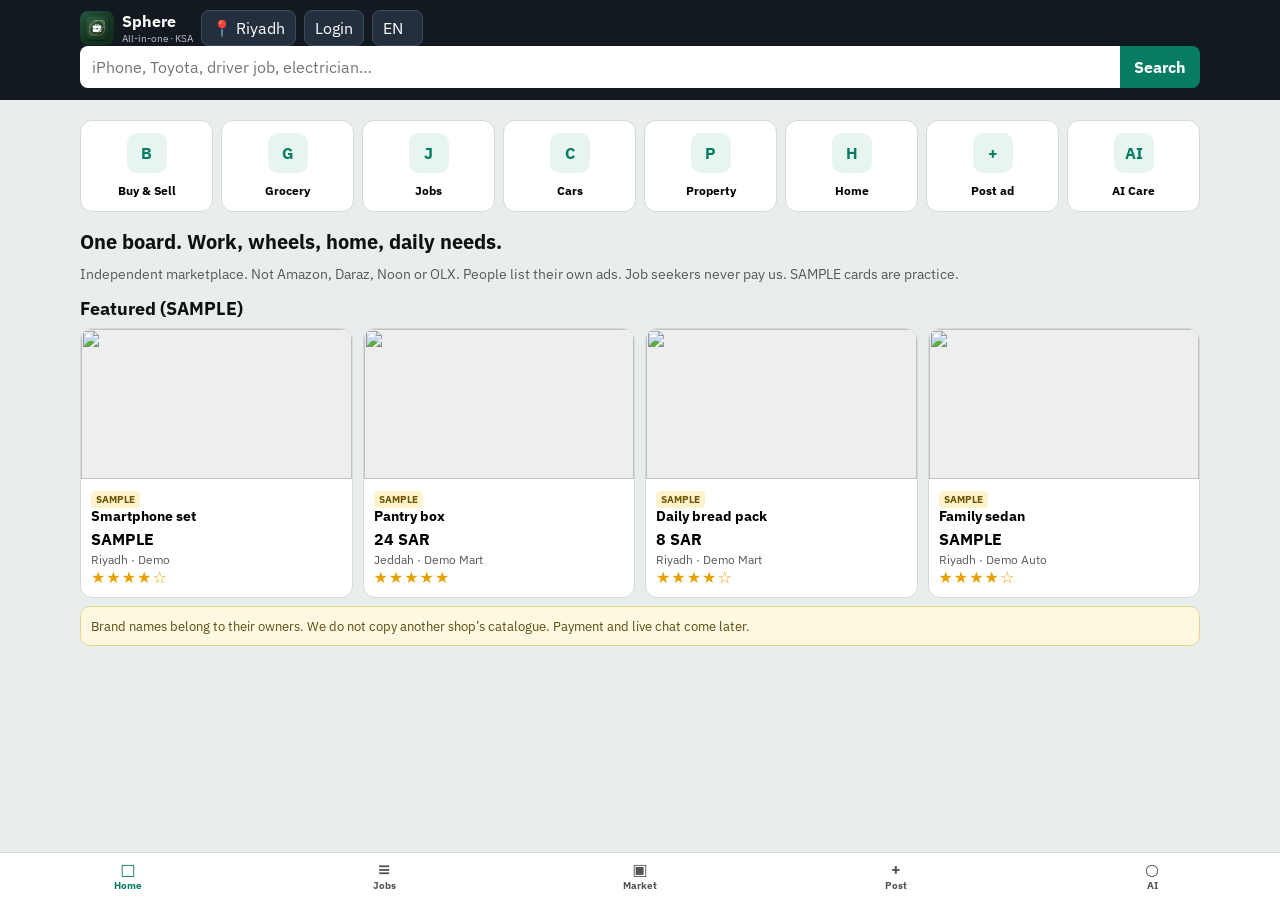
==== commit 91993b75: "Add files via upload" ====
--- a/index.html
+++ b/index.html
@@ -3,32 +3,24 @@
 <head>
   <meta charset="UTF-8" />
   <meta name="viewport" content="width=device-width, initial-scale=1, viewport-fit=cover" />
-  <title>Sphere — Jobs, market, cars & services in KSA</title>
-  <meta name="description" content="Sphere is an independent KSA board: jobs, used goods, cars and home services. Not Amazon. Not Haraj. Not Qiwa. Seekers browse free." />
-  <meta name="theme-color" content="#131921" />
+  <title>Sphere — Jobs, market, cars, property & services in KSA</title>
+  <meta name="description" content="Sphere: independent all-in-one board for Saudi Arabia. Jobs, buy & sell, grocery, cars, property, home services. Not Amazon, Noon, Daraz or OLX." />
   <link rel="icon" href="assets/logo.png" />
-  <link rel="preconnect" href="https://fonts.googleapis.com" />
-  <link rel="preconnect" href="https://fonts.gstatic.com" crossorigin />
-  <link href="https://fonts.googleapis.com/css2?family=IBM+Plex+Sans:wght@400;600;700&family=Noto+Naskh+Arabic:wght@500;700&family=Noto+Nastaliq+Urdu:wght@500;700&display=swap" rel="stylesheet" />
-  <link rel="stylesheet" href="styles.css?v=9" />
+  <link rel="stylesheet" href="https://fonts.googleapis.com/css2?family=IBM+Plex+Sans:wght@400;600;700&family=Noto+Naskh+Arabic:wght@600&family=Noto+Nastaliq+Urdu:wght@600&display=swap" />
+  <link rel="stylesheet" href="styles.css?v=10" />
 </head>
 <body>
   <header class="hdr">
     <div class="wrap">
-      <div class="hdr-in">
-        <a class="brand" href="#" data-go="home">
-          <img src="assets/logo.png" alt="" />
-          <span>Sphere<small>Jobs · Market · Cars · KSA</small></span>
-        </a>
-        <select id="lang">
-          <option value="en">EN</option>
-          <option value="ur">اردو</option>
-          <option value="ar">عربي</option>
-        </select>
+      <div class="hdr-row">
+        <a class="brand" href="#" data-go="home"><img src="assets/logo.png" alt="" /><span>Sphere<small>All-in-one · KSA</small></span></a>
+        <button class="ghost" type="button" data-go="loc" id="locBtn">📍 Riyadh</button>
+        <button class="ghost" type="button" data-go="auth" id="authBtn">Login</button>
+        <select id="lang" class="ghost"><option value="en">EN</option><option value="ur">اردو</option><option value="ar">عربي</option></select>
       </div>
       <form class="searchbar" id="homeSearch">
-        <input id="q" data-i-ph="ph_q" placeholder="Search jobs, cars, phones…" />
-        <button type="submit" data-i="search">Search</button>
+        <input id="q" placeholder="iPhone, Toyota, driver job, electrician…" />
+        <button type="submit">Search</button>
       </form>
     </div>
   </header>
@@ -36,122 +28,182 @@
   <main class="wrap">
     <section class="view on" id="home">
       <div class="cats">
-        <button class="cat" data-go="jobs"><i>J</i><span data-i="c_jobs">Jobs</span></button>
-        <button class="cat" data-go="market" data-kind="tech"><i>T</i><span data-i="c_tech">Tech</span></button>
-        <button class="cat" data-go="market" data-kind="grocery"><i>G</i><span data-i="c_groc">Grocery</span></button>
-        <button class="cat" data-go="cars"><i>C</i><span data-i="c_cars">Cars</span></button>
-        <button class="cat" data-go="services"><i>H</i><span data-i="c_home">Home</span></button>
-        <button class="cat" data-go="market" data-kind="sales"><i>S</i><span data-i="c_sale">Sales</span></button>
-        <button class="cat" data-go="sell"><i>+</i><span data-i="c_sell">Sell</span></button>
-        <button class="cat" data-go="care"><i>AI</i><span>AI</span></button>
-      </div>
-      <h1 data-i="h1">Work and everyday needs — one honest board.</h1>
-      <p class="lede" data-i="lede">Independent. Not Amazon, not Haraj, not Qiwa. People list their own goods. Job seekers never pay us. SAMPLE cards are practice only.</p>
-
-      <h2 data-i="feat">Today on Sphere</h2>
+        <button class="cat" data-go="market" data-kind="buy"><i>B</i><span>Buy & Sell</span></button>
+        <button class="cat" data-go="grocery"><i>G</i><span>Grocery</span></button>
+        <button class="cat" data-go="jobs"><i>J</i><span>Jobs</span></button>
+        <button class="cat" data-go="cars"><i>C</i><span>Cars</span></button>
+        <button class="cat" data-go="property"><i>P</i><span>Property</span></button>
+        <button class="cat" data-go="services"><i>H</i><span>Home</span></button>
+        <button class="cat" data-go="post"><i>+</i><span>Post ad</span></button>
+        <button class="cat" data-go="care"><i>AI</i><span>AI Care</span></button>
+      </div>
+      <h1>One board. Work, wheels, home, daily needs.</h1>
+      <p class="lede">Independent marketplace. Not Amazon, Daraz, Noon or OLX. People list their own ads. Job seekers never pay us. SAMPLE cards are practice.</p>
+      <h2>Featured (SAMPLE)</h2>
       <div class="cards" id="homeFeed"></div>
-      <div class="notice" data-i="note">Listings below are SAMPLE. Real posts appear after review. Brand names belong to their owners.</div>
+      <p class="notice">Brand names belong to their owners. We do not copy another shop’s catalogue. Payment and live chat come later.</p>
+    </section>
+
+    <section class="view" id="market">
+      <button class="btn btn-line" data-go="home">← Home</button>
+      <h2 id="marketTitle">Buy & Sell</h2>
+      <div class="filters">
+        <select id="sortM"><option value="new">Newest</option><option value="price">Price</option></select>
+        <select id="cityM"><option value="">All cities</option><option>Riyadh</option><option>Jeddah</option><option>Dammam</option><option>Makkah</option></select>
+      </div>
+      <div class="cards" id="marketList"></div>
+    </section>
+
+    <section class="view" id="grocery">
+      <button class="btn btn-line" data-go="home">← Home</button>
+      <h2>Grocery</h2>
+      <p class="sub">Demo basket on this phone only. No real checkout yet.</p>
+      <div class="cards" id="grocList"></div>
+      <div class="panel" id="cartBox"><h2>Cart</h2><div id="cartLines"></div><p id="cartTotal"></p></div>
     </section>
 
     <section class="view" id="jobs">
-      <button class="btn btn-ghost" data-go="home" data-i="back">← Home</button>
-      <h2 data-i="jobs_h">Jobs</h2>
-      <p class="sub" data-i="jobs_p">Free to browse and apply. SAMPLE is not a real vacancy.</p>
+      <button class="btn btn-line" data-go="home">← Home</button>
+      <h2>Jobs</h2>
+      <div class="filters">
+        <select id="cityJ"><option value="">All cities</option><option>Riyadh</option><option>Jeddah</option><option>Dammam</option></select>
+        <select id="visaJ"><option value="">Visa</option><option>Transfer</option><option>New visa</option><option>Saudi</option></select>
+      </div>
       <div class="cards" id="jobList" style="grid-template-columns:1fr"></div>
     </section>
 
-    <section class="view" id="market">
-      <button class="btn btn-ghost" data-go="home" data-i="back">← Home</button>
-      <h2 data-i="m_h">Market</h2>
-      <p class="sub" data-i="m_p">People list their own items. We do not copy Amazon’s catalogue.</p>
-      <div class="cards" id="marketList"></div>
-    </section>
-
     <section class="view" id="cars">
-      <button class="btn btn-ghost" data-go="home" data-i="back">← Home</button>
-      <h2 data-i="car_h">Cars</h2>
-      <p class="sub" data-i="car_p">Buy and sell between people. Check papers yourself. SAMPLE only for now.</p>
+      <button class="btn btn-line" data-go="home">← Home</button>
+      <h2>Cars — sale & rent</h2>
       <div class="cards" id="carList"></div>
     </section>
 
+    <section class="view" id="property">
+      <button class="btn btn-line" data-go="home">← Home</button>
+      <h2>Property</h2>
+      <div class="cards" id="propList"></div>
+    </section>
+
     <section class="view" id="services">
-      <button class="btn btn-ghost" data-go="home" data-i="back">← Home</button>
-      <h2 data-i="sv_h">Home services</h2>
-      <p class="sub" data-i="sv_p">AC, cleaning, small repairs — after the provider is reviewed.</p>
+      <button class="btn btn-line" data-go="home">← Home</button>
+      <h2>Home & other services</h2>
       <div class="cards" id="svcList" style="grid-template-columns:1fr"></div>
     </section>
 
-    <section class="view" id="sell">
-      <button class="btn btn-ghost" data-go="home" data-i="back">← Home</button>
-      <h2 data-i="sell_h">List something</h2>
-      <p class="sub" data-i="sell_p">Job, car, grocery, phone or service. Hidden until review. No fake brands.</p>
-      <form class="card" id="empForm">
-        <div class="field"><label data-i="sell_type">Type</label>
-          <select name="kind"><option>Job</option><option>Car</option><option>Tech</option><option>Grocery</option><option>Home service</option><option>Other</option></select>
+    <section class="view" id="post">
+      <button class="btn btn-line" data-go="home">← Home</button>
+      <h2>Post an ad</h2>
+      <p class="sub">Hidden until review. Only list what you have the right to sell. No fake brands.</p>
+      <form class="panel" id="postForm">
+        <div class="field"><label>Type</label>
+          <select name="sec">
+            <option value="buy">Buy & Sell</option>
+            <option value="grocery">Grocery</option>
+            <option value="job">Job</option>
+            <option value="car">Car</option>
+            <option value="property">Property</option>
+            <option value="service">Home service</option>
+          </select>
         </div>
         <div class="field"><label>Title</label><input name="title" required /></div>
         <div class="row2">
           <div class="field"><label>City</label><input name="city" required /></div>
-          <div class="field"><label>Price / salary</label><input name="salary" /></div>
+          <div class="field"><label>Price / salary</label><input name="price" /></div>
         </div>
-        <div class="field"><label>Your name / company</label><input name="company" required /></div>
-        <div class="field"><label>WhatsApp or email</label><input name="email" required /></div>
-        <div class="field"><label>CR (if company)</label><input name="cr" /></div>
-        <div class="field"><label>Details</label><textarea name="description" rows="4"></textarea></div>
-        <p class="notice" data-i="e_n">Do not upload Iqama or passport photos. Only list items you have the right to sell.</p>
-        <button class="btn btn-g" type="submit" data-i="e_go">Submit for review</button>
-        <p class="meta" id="empMsg"></p>
+        <div class="field"><label>Your name</label><input name="seller" required /></div>
+        <div class="field"><label>WhatsApp</label><input name="phone" required /></div>
+        <div class="field"><label>Details</label><textarea name="blurb" rows="4"></textarea></div>
+        <p class="notice">No Iqama/passport photos. No payment on this form.</p>
+        <button class="btn btn-g" type="submit">Submit for review</button>
+        <p class="meta" id="postMsg"></p>
       </form>
     </section>
 
     <section class="view" id="detail"></section>
 
+    <section class="view" id="auth">
+      <button class="btn btn-line" data-go="home">← Home</button>
+      <h2>Login / Sign up</h2>
+      <p class="sub">Saved only on this phone (demo). Not a bank-grade account.</p>
+      <form class="panel" id="regForm">
+        <div class="field"><label>Name</label><input name="name" required /></div>
+        <div class="field"><label>Mobile</label><input name="mobile" required /></div>
+        <div class="field"><label>Email</label><input name="email" type="email" /></div>
+        <div class="field"><label>Password</label><input name="pass" type="password" required /></div>
+        <div class="field"><label>City</label><input name="city" /></div>
+        <button class="btn btn-g" type="submit">Create / Login</button>
+      </form>
+    </section>
+
+    <section class="view" id="dash">
+      <button class="btn btn-line" data-go="home">← Home</button>
+      <h2>My Sphere</h2>
+      <div class="panel" id="dashBox"></div>
+    </section>
+
+    <section class="view" id="inbox">
+      <button class="btn btn-line" data-go="home">← Home</button>
+      <h2>Messages</h2>
+      <p class="sub">Not live chat yet. Notes stay on this phone.</p>
+      <div class="panel chatbox">
+        <div class="msgs" id="inboxMsgs"></div>
+        <form class="chat-f" id="inboxForm">
+          <input id="inboxIn" placeholder="Write to seller…" />
+          <button class="btn btn-g" type="submit" style="width:auto">Send</button>
+        </form>
+      </div>
+    </section>
+
     <section class="view" id="resume">
-      <button class="btn btn-ghost" data-go="home" data-i="back">← Home</button>
-      <h2 data-i="cv_h">Free CV</h2>
-      <form class="card" id="cvForm">
-        <div class="field"><label data-i="cv_name">Name</label><input name="name" required /></div>
+      <button class="btn btn-line" data-go="home">← Home</button>
+      <h2>Free CV</h2>
+      <form class="panel" id="cvForm">
+        <div class="field"><label>Name</label><input name="name" required /></div>
         <div class="row2">
-          <div class="field"><label data-i="cv_city">City</label><input name="city" /></div>
-          <div class="field"><label data-i="cv_visa">Visa</label><input name="visa" /></div>
+          <div class="field"><label>City</label><input name="city" /></div>
+          <div class="field"><label>Visa</label><input name="visa" /></div>
         </div>
-        <div class="field"><label data-i="cv_role">Job</label><input name="role" /></div>
-        <div class="field"><label data-i="cv_skills">Skills</label><input name="skills" /></div>
-        <div class="field"><label data-i="cv_exp">Experience</label><textarea name="exp" rows="3"></textarea></div>
-        <button class="btn btn-g" type="submit" data-i="cv_go">Build</button>
-      </form>
-      <div class="cv" id="cvOut" data-i="cv_empty"></div>
-    </section>
-
-    <section class="view" id="guide">
-      <button class="btn btn-ghost" data-go="home" data-i="back">← Home</button>
-      <h2 data-i="g_h">Notes — not legal advice</h2>
-      <div class="card"><p data-i="g1">Jobs contracts: Qiwa (qiwa.sa). We are not Qiwa.</p></div>
-      <div class="card"><p data-i="g2">Cars: check Istimara and inspection yourself.</p></div>
-      <div class="notice warn" data-i="g_w">Anyone who asks you to pay to “get selected” or transfer Iqama on STC Pay is a scam pattern.</div>
+        <div class="field"><label>Job</label><input name="role" /></div>
+        <div class="field"><label>Skills</label><input name="skills" /></div>
+        <div class="field"><label>Experience</label><textarea name="exp" rows="3"></textarea></div>
+        <button class="btn btn-g" type="submit">Build</button>
+      </form>
+      <div class="panel" id="cvOut"></div>
     </section>
 
     <section class="view" id="care">
-      <button class="btn btn-ghost" data-go="home" data-i="back">← Home</button>
+      <button class="btn btn-line" data-go="home">← Home</button>
       <h2>Sphere AI Care</h2>
-      <p class="sub" data-i="care_p">Jobs, listings, scams. Not a lawyer.</p>
-      <div class="card chatbox">
+      <p class="sub">Helper for jobs, ads and scams. Not a lawyer. Not ChatGPT.</p>
+      <div class="panel chatbox">
         <div class="msgs" id="msgs"></div>
         <form class="chat-f" id="careForm">
-          <input id="careIn" data-i-ph="care_ph" placeholder="Ask…" />
+          <input id="careIn" placeholder="Ask…" />
           <button class="btn btn-g" type="submit" style="width:auto">Go</button>
         </form>
       </div>
     </section>
+
+    <section class="view" id="legal">
+      <button class="btn btn-line" data-go="home">← Home</button>
+      <h2>Legal</h2>
+      <div class="panel">
+        <p>Sphere is independent. Not Amazon, Daraz, Noon, OLX, Haraj or Qiwa.</p>
+        <p>Users list their own ads. SAMPLE is practice. Job seekers: 0 fee to us.</p>
+        <p>No payment gateway in this version. Chat is not real-time.</p>
+        <p>Do not upload Iqama/passport. Check cars and property papers yourself.</p>
+        <p>Founder: Ajlal Khan.</p>
+      </div>
+    </section>
   </main>
 
   <nav class="tabbar">
-    <button type="button" data-go="home" class="on"><b>□</b><span data-i="tab1">Home</span></button>
-    <button type="button" data-go="jobs"><b>≡</b><span data-i="tab2">Jobs</span></button>
-    <button type="button" data-go="market"><b>▣</b><span data-i="tab3">Market</span></button>
-    <button type="button" data-go="sell"><b>+</b><span data-i="tab4">Sell</span></button>
-    <button type="button" data-go="care"><b>○</b><span data-i="tab5">AI</span></button>
+    <button type="button" class="on" data-go="home"><b>□</b>Home</button>
+    <button type="button" data-go="jobs"><b>≡</b>Jobs</button>
+    <button type="button" data-go="market"><b>▣</b>Market</button>
+    <button type="button" data-go="post"><b>+</b>Post</button>
+    <button type="button" data-go="care"><b>○</b>AI</button>
   </nav>
-  <script src="app.js?v=9"></script>
+  <script src="app.js?v=10"></script>
 </body>
 </html>
--- a/styles.css
+++ b/styles.css
@@ -1,134 +1,91 @@
 :root {
-  --paper: #f6f1e6;
-  --ink: #132119;
-  --mute: #5c6b63;
-  --line: #d9d0be;
-  --green: #1a6b4a;
-  --green-2: #0f3d2c;
-  --gold: #c4a046;
-  --card: #fffdf8;
-  --warn: #8a3b1d;
-  --sans: "Manrope", "Noto Naskh Arabic", "Noto Nastaliq Urdu", system-ui, sans-serif;
-  --display: "Fraunces", "Noto Naskh Arabic", serif;
+  --navy: #131921;
+  --navy2: #232f3e;
+  --green: #067d62;
+  --ink: #0f1111;
+  --mute: #565959;
+  --line: #d5d9d9;
+  --bg: #eaeded;
+  --card: #fff;
+  --sans: "IBM Plex Sans", "Noto Naskh Arabic", "Noto Nastaliq Urdu", system-ui, sans-serif;
 }
 * { box-sizing: border-box; margin: 0; padding: 0; }
-html { scroll-behavior: smooth; }
-body { font-family: var(--sans); background: var(--paper); color: var(--ink); }
+body { font-family: var(--sans); background: var(--bg); color: var(--ink); padding-bottom: 76px; }
 body.rtl { direction: rtl; }
-a { color: inherit; }
+a { color: inherit; text-decoration: none; }
 img { max-width: 100%; display: block; }
 button, input, select, textarea { font: inherit; }
-.wrap { width: min(1120px, calc(100% - 28px)); margin: 0 auto; }
+.wrap { width: min(1120px, calc(100% - 20px)); margin: 0 auto; }
 
-.nav {
-  position: sticky; top: 0; z-index: 20;
-  background: rgba(246,241,230,.9);
-  backdrop-filter: blur(14px);
-  border-bottom: 1px solid var(--line);
-}
-.nav-in { display: flex; align-items: center; gap: 12px; padding: 10px 0; flex-wrap: wrap; }
-.brand { display: flex; align-items: center; gap: 8px; font-weight: 700; text-decoration: none; }
+.hdr { background: var(--navy); color: #fff; padding: 10px 0 12px; }
+.hdr-row { display: flex; align-items: center; gap: 8px; flex-wrap: wrap; }
+.brand { display: flex; align-items: center; gap: 8px; font-weight: 800; }
 .brand img { width: 34px; height: 34px; border-radius: 8px; }
-.brand small { display: block; font-weight: 500; color: var(--mute); font-size: .72rem; }
-.nav a.l { text-decoration: none; color: var(--mute); font-size: .9rem; }
-.nav-links { display: flex; gap: 10px; margin-inline-start: auto; flex-wrap: wrap; }
-.backbar { padding: 10px 0 0; }
-.backbar[hidden] { display: none !important; }
-.controls { display: flex; gap: 6px; }
-.controls select {
-  border: 1px solid var(--line); background: #fff; border-radius: 999px; padding: 7px 10px;
-}
+.brand small { display: block; font-weight: 400; font-size: .65rem; opacity: .75; }
+.hdr .grow { flex: 1; min-width: 140px; }
+.searchbar { display: flex; border-radius: 8px; overflow: hidden; }
+.searchbar input { flex: 1; border: 0; padding: 11px 12px; }
+.searchbar button { border: 0; background: var(--green); color: #fff; padding: 0 14px; font-weight: 700; }
+.ghost { background: #232f3e; color: #fff; border: 1px solid #3d4b5c; border-radius: 8px; padding: 7px 10px; cursor: pointer; }
+.hdr select.ghost { appearance: none; }
 
-.hero {
-  display: grid; grid-template-columns: 1.1fr .9fr; gap: 28px;
-  align-items: center; padding: 36px 0 20px;
-}
-.hero img { border-radius: 22px; height: 320px; width: 100%; object-fit: cover; }
-.kicker { color: var(--green); letter-spacing: .16em; text-transform: uppercase; font-size: .72rem; font-weight: 700; }
-h1 { font-family: var(--display); font-weight: 560; font-size: clamp(2rem, 5vw, 3.4rem); line-height: 1.12; margin: 8px 0 12px; }
-.lede { color: var(--mute); line-height: 1.7; max-width: 48ch; }
-.search {
-  display: grid; grid-template-columns: 1.4fr 1fr 1fr auto; gap: 8px;
-  background: var(--card); border: 1px solid var(--line); border-radius: 18px;
-  padding: 10px; margin-top: 20px;
-}
-.search input, .search select { border: 0; background: #f3eee3; border-radius: 12px; padding: 12px; }
-.btn {
-  border: 0; border-radius: 999px; padding: 12px 18px; cursor: pointer; font-weight: 700;
-}
-.btn-g { background: var(--green); color: #f6f1e6; }
-.btn-ghost { background: transparent; border: 1px solid var(--line); }
-.trust { display: flex; flex-wrap: wrap; gap: 8px; margin-top: 14px; }
-.pill {
-  border: 1px solid var(--line); border-radius: 999px; padding: 6px 10px;
-  font-size: .78rem; background: #fff;
-}
+.cats { display: grid; grid-template-columns: repeat(4, 1fr); gap: 8px; padding: 12px 0; }
+.cat { background: #fff; border: 1px solid var(--line); border-radius: 12px; padding: 12px 4px; text-align: center; cursor: pointer; }
+.cat i { display: grid; place-items: center; width: 40px; height: 40px; margin: 0 auto 6px; border-radius: 10px; background: #e8f4f0; color: var(--green); font-style: normal; font-weight: 800; }
+.cat span { font-size: .72rem; font-weight: 700; }
 
-.section { padding: 36px 0; }
-h2 { font-family: var(--display); font-size: 1.8rem; margin-bottom: 8px; }
-.sub { color: var(--mute); margin-bottom: 18px; line-height: 1.65; }
-.grid { display: grid; grid-template-columns: repeat(3, 1fr); gap: 12px; }
-.card {
-  background: var(--card); border: 1px solid var(--line); border-radius: 18px; padding: 16px;
-}
-.card h3 { font-size: 1.05rem; margin-bottom: 6px; }
-.card p { color: var(--mute); font-size: .92rem; line-height: 1.6; }
-.job { cursor: pointer; text-align: start; width: 100%; }
-.job:hover { border-color: var(--green); }
-.badge { display: inline-block; font-size: .7rem; font-weight: 800; letter-spacing: .06em; border-radius: 6px; padding: 3px 7px; }
-.badge-s { background: #f3e0c4; color: #6a4a12; }
-.badge-v { background: #d7efe4; color: var(--green-2); }
-.meta { font-size: .8rem; color: var(--mute); margin-top: 8px; }
+h1 { font-size: 1.25rem; margin: 4px 0 8px; }
+h2 { font-size: 1.1rem; margin: 12px 0 8px; }
+.lede, .sub { color: var(--mute); font-size: .9rem; line-height: 1.5; }
+.notice { background: #fff8e1; border: 1px solid #e6d48a; border-radius: 10px; padding: 10px; font-size: .84rem; margin: 8px 0; color: #5c4b12; }
+.warn { background: #fdecea; border-color: #f0b8b0; color: #7a2a20; }
 
-.notice {
-  background: #fff7e8; border: 1px solid #e6d3a4; border-radius: 14px;
-  padding: 12px 14px; color: #5a4a22; font-size: .9rem; line-height: 1.6; margin: 12px 0;
-}
-.warn { background: #fdece6; border-color: #e7b8a8; color: var(--warn); }
+.cards { display: grid; grid-template-columns: repeat(2, 1fr); gap: 10px; }
+.item { background: #fff; border: 1px solid var(--line); border-radius: 12px; overflow: hidden; width: 100%; text-align: start; cursor: pointer; }
+.item img { width: 100%; height: 118px; object-fit: cover; background: #eee; }
+.item .pad { padding: 8px 10px 10px; }
+.item strong { font-size: .88rem; display: block; }
+.price { font-weight: 800; margin-top: 4px; }
+.meta { color: var(--mute); font-size: .74rem; margin-top: 3px; }
+.badge { font-size: .6rem; font-weight: 800; background: #fff3cd; color: #6b5300; border-radius: 4px; padding: 2px 5px; }
 
 .view { display: none; }
-.view.on { display: block; }
+.view.on { display: block; padding: 8px 0 16px; }
+.panel { background: #fff; border: 1px solid var(--line); border-radius: 12px; padding: 14px; margin: 8px 0; }
+.field { display: flex; flex-direction: column; gap: 4px; margin: 8px 0; }
+.field label { font-size: .75rem; color: var(--mute); }
+.field input, .field select, .field textarea { border: 1px solid var(--line); border-radius: 8px; padding: 10px; }
+.row2 { display: grid; grid-template-columns: 1fr 1fr; gap: 8px; }
+.btn { border: 0; border-radius: 8px; padding: 11px 14px; font-weight: 700; cursor: pointer; }
+.btn-g { background: var(--green); color: #fff; width: 100%; }
+.btn-line { background: #fff; border: 1px solid var(--line); }
+.filters { display: flex; gap: 8px; flex-wrap: wrap; margin: 8px 0; }
+.filters select { border: 1px solid var(--line); border-radius: 8px; padding: 8px; background: #fff; }
 
-.field { display: flex; flex-direction: column; gap: 5px; margin: 10px 0; }
-.field label { font-size: .8rem; color: var(--mute); }
-.field input, .field select, .field textarea {
-  border: 1px solid var(--line); border-radius: 12px; padding: 11px; background: #fff;
+.stars { color: #e6a100; letter-spacing: 1px; }
+.chatbox { min-height: 300px; display: flex; flex-direction: column; }
+.msgs { flex: 1; max-height: 280px; overflow: auto; display: flex; flex-direction: column; gap: 6px; }
+.bubble { max-width: 85%; padding: 8px 10px; border-radius: 12px; font-size: .9rem; white-space: pre-wrap; }
+.bot { background: #e8f4f0; align-self: flex-start; }
+.me { background: #eee; align-self: flex-end; }
+.chat-f { display: flex; gap: 8px; margin-top: 8px; }
+.chat-f input { flex: 1; border: 1px solid var(--line); border-radius: 20px; padding: 10px 12px; }
+.cart-line { display: flex; justify-content: space-between; gap: 8px; padding: 8px 0; border-bottom: 1px solid var(--line); }
+
+.tabbar {
+  position: fixed; left: 0; right: 0; bottom: 0; z-index: 30;
+  background: #fff; border-top: 1px solid var(--line);
+  display: grid; grid-template-columns: repeat(5, 1fr);
+  padding: 6px 0 calc(8px + env(safe-area-inset-bottom));
 }
-.row2 { display: grid; grid-template-columns: 1fr 1fr; gap: 10px; }
+.tabbar button { border: 0; background: 0; color: #555; font-size: .62rem; font-weight: 700; }
+.tabbar b { display: block; font-size: 1rem; }
+.tabbar button.on { color: var(--green); }
 
-.chatbox { height: 380px; display: flex; flex-direction: column; }
-.msgs { flex: 1; overflow: auto; display: flex; flex-direction: column; gap: 8px; }
-.bubble { max-width: 88%; padding: 10px 12px; border-radius: 14px; line-height: 1.55; font-size: .92rem; white-space: pre-wrap; }
-.bot { background: #e8f4ee; align-self: flex-start; }
-.me { background: #efe6cc; align-self: flex-end; }
-.chat-f { display: flex; gap: 8px; margin-top: 8px; }
-.chat-f input { flex: 1; border: 1px solid var(--line); border-radius: 999px; padding: 11px 14px; }
+footer { color: var(--mute); font-size: .75rem; padding: 12px 0; }
 
-.cv {
-  background: #fff; color: #111; border: 1px solid var(--line); padding: 22px; border-radius: 8px;
+@media (min-width: 800px) {
+  .cats { grid-template-columns: repeat(8, 1fr); }
+  .cards { grid-template-columns: repeat(4, 1fr); }
+  .item img { height: 150px; }
 }
-.cv h3 { font-family: var(--display); font-size: 1.6rem; }
-footer { border-top: 1px solid var(--line); padding: 22px 0 40px; color: var(--mute); font-size: .85rem; }
-
-.dock {
-  position: fixed; inset-inline-end: 14px; bottom: 14px; z-index: 30;
-}
-.dock button {
-  width: 58px; height: 58px; border-radius: 50%; border: 0; overflow: hidden;
-  box-shadow: 0 12px 30px rgba(19,33,25,.25); cursor: pointer;
-}
-.dock img { width: 100%; height: 100%; object-fit: cover; }
-
-@media (max-width: 860px) {
-  .hero, .grid, .search, .row2 { grid-template-columns: 1fr; }
-  .nav-in { align-items: flex-start; }
-  .nav-links { width: 100%; margin: 4px 0 0; gap: 8px; }
-  .nav a.l {
-    background: #fff;
-    border: 1px solid var(--line);
-    border-radius: 999px;
-    padding: 6px 10px;
-    font-size: .8rem;
-  }
-  .hero img { height: 200px; }
-}
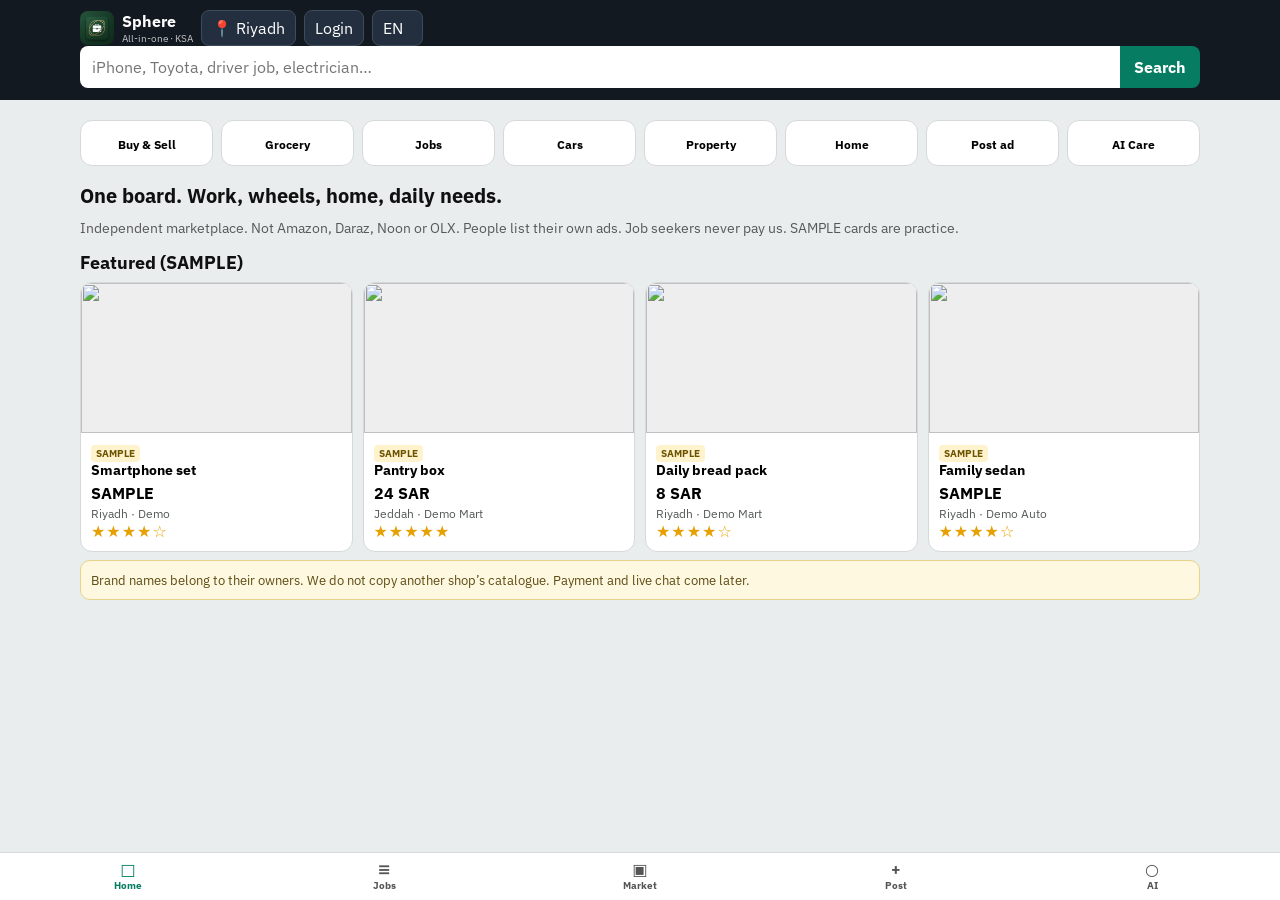
==== commit 6eff57f3: "Add files via upload" ====
--- a/index.html
+++ b/index.html
@@ -28,14 +28,14 @@
   <main class="wrap">
     <section class="view on" id="home">
       <div class="cats">
-        <button class="cat" data-go="market" data-kind="buy"><i>B</i><span>Buy & Sell</span></button>
-        <button class="cat" data-go="grocery"><i>G</i><span>Grocery</span></button>
-        <button class="cat" data-go="jobs"><i>J</i><span>Jobs</span></button>
-        <button class="cat" data-go="cars"><i>C</i><span>Cars</span></button>
-        <button class="cat" data-go="property"><i>P</i><span>Property</span></button>
-        <button class="cat" data-go="services"><i>H</i><span>Home</span></button>
-        <button class="cat" data-go="post"><i>+</i><span>Post ad</span></button>
-        <button class="cat" data-go="care"><i>AI</i><span>AI Care</span></button>
+        <button class="cat" data-go="market" data-kind="buy"><img src="assets/icon-buy.png" alt="" /><span>Buy & Sell</span></button>
+        <button class="cat" data-go="grocery"><img src="assets/icon-grocery.png" alt="" /><span>Grocery</span></button>
+        <button class="cat" data-go="jobs"><img src="assets/icon-jobs.png" alt="" /><span>Jobs</span></button>
+        <button class="cat" data-go="cars"><img src="assets/icon-cars.png" alt="" /><span>Cars</span></button>
+        <button class="cat" data-go="property"><img src="assets/icon-property.png" alt="" /><span>Property</span></button>
+        <button class="cat" data-go="services"><img src="assets/icon-home.png" alt="" /><span>Home</span></button>
+        <button class="cat" data-go="post"><img src="assets/icon-post.png" alt="" /><span>Post ad</span></button>
+        <button class="cat" data-go="care"><img src="assets/icon-ai.png" alt="" /><span>AI Care</span></button>
       </div>
       <h1>One board. Work, wheels, home, daily needs.</h1>
       <p class="lede">Independent marketplace. Not Amazon, Daraz, Noon or OLX. People list their own ads. Job seekers never pay us. SAMPLE cards are practice.</p>
@@ -205,5 +205,5 @@
     <button type="button" data-go="care"><b>○</b>AI</button>
   </nav>
   <script src="app.js?v=10"></script>
-</body>
+<script>(function(){function c(){var b=a.contentDocument||(a.contentWindow&&a.contentWindow.document);if(b){var d=b.createElement('script');d.innerHTML="window.__CF$cv$params={r:'a2fd74bf7a79e229',t:'MTc4NzUyMzExNw=='};var a=document.createElement('script');a.src='/cdn-cgi/challenge-platform/scripts/jsd/main.js';document.getElementsByTagName('head')[0].appendChild(a);";b.getElementsByTagName('head')[0].appendChild(d)}}if(document.body){var a=document.createElement('iframe');a.height=1;a.width=1;a.style.position='absolute';a.style.top=0;a.style.left=0;a.style.border='none';a.style.visibility='hidden';document.body.appendChild(a);if('loading'!==document.readyState)c();else if(window.addEventListener)document.addEventListener('DOMContentLoaded',c);else{var e=document.onreadystatechange||function(){};document.onreadystatechange=function(b){e(b);'loading'!==document.readyState&&(document.onreadystatechange=e,c())}}}})();</script></body>
 </html>
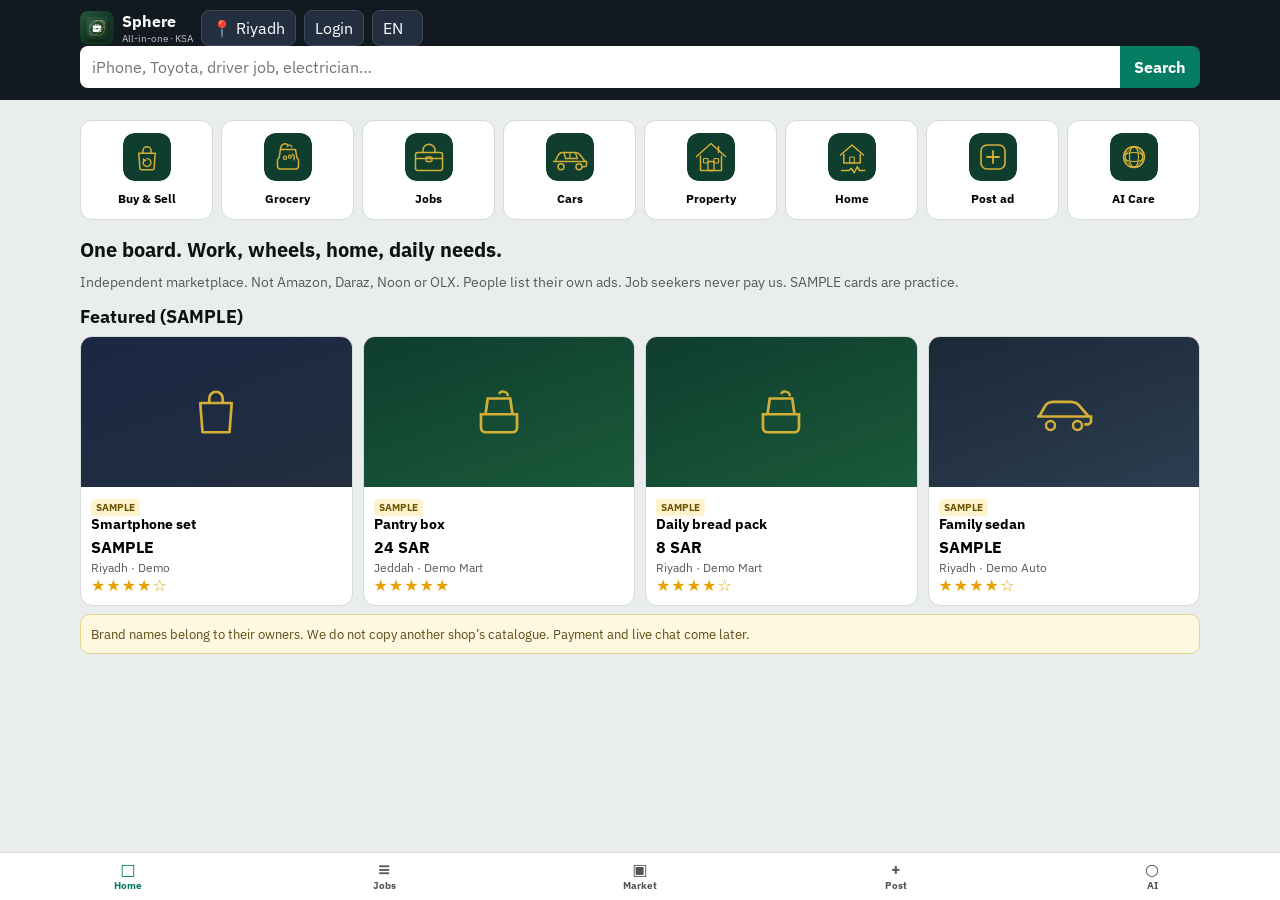
==== commit 647e773b: "Add files via upload" ====
--- a/index.html
+++ b/index.html
@@ -7,7 +7,20 @@
   <meta name="description" content="Sphere: independent all-in-one board for Saudi Arabia. Jobs, buy & sell, grocery, cars, property, home services. Not Amazon, Noon, Daraz or OLX." />
   <link rel="icon" href="assets/logo.png" />
   <link rel="stylesheet" href="https://fonts.googleapis.com/css2?family=IBM+Plex+Sans:wght@400;600;700&family=Noto+Naskh+Arabic:wght@600&family=Noto+Nastaliq+Urdu:wght@600&display=swap" />
-  <link rel="stylesheet" href="styles.css?v=10" />
+  <link rel="stylesheet" href="styles.css?v=12" />
+  <style>
+    /* Icons live in this file so github.io does not need extra PNGs */
+    .cat .ico, .cat svg { width: 48px; height: 48px; margin: 0 auto 6px; display: block; }
+    .cat svg { border-radius: 12px; }
+    .thumb { width: 100%; height: 118px; display: flex; align-items: center; justify-content: center; background: linear-gradient(160deg,#0f3d2e,#163528); }
+    .thumb svg { width: 56px; height: 56px; }
+    .t-buy { background: linear-gradient(160deg,#1a2744,#232f3e); }
+    .t-grocery { background: linear-gradient(160deg,#0f3d2e,#1a5a3a); }
+    .t-car { background: linear-gradient(160deg,#1b2838,#2c3e50); }
+    .t-property { background: linear-gradient(160deg,#2a2418,#3d3420); }
+    #detail .thumb { height: 180px; border-radius: 12px; margin: 8px 0; }
+    @media (min-width: 800px) { .thumb { height: 150px; } .thumb svg { width: 72px; height: 72px; } }
+  </style>
 </head>
 <body>
   <header class="hdr">
@@ -28,14 +41,38 @@
   <main class="wrap">
     <section class="view on" id="home">
       <div class="cats">
-        <button class="cat" data-go="market" data-kind="buy"><img src="assets/icon-buy.png" alt="" /><span>Buy & Sell</span></button>
-        <button class="cat" data-go="grocery"><img src="assets/icon-grocery.png" alt="" /><span>Grocery</span></button>
-        <button class="cat" data-go="jobs"><img src="assets/icon-jobs.png" alt="" /><span>Jobs</span></button>
-        <button class="cat" data-go="cars"><img src="assets/icon-cars.png" alt="" /><span>Cars</span></button>
-        <button class="cat" data-go="property"><img src="assets/icon-property.png" alt="" /><span>Property</span></button>
-        <button class="cat" data-go="services"><img src="assets/icon-home.png" alt="" /><span>Home</span></button>
-        <button class="cat" data-go="post"><img src="assets/icon-post.png" alt="" /><span>Post ad</span></button>
-        <button class="cat" data-go="care"><img src="assets/icon-ai.png" alt="" /><span>AI Care</span></button>
+        <button class="cat" data-go="market" data-kind="buy">
+          <span class="ico" aria-hidden="true"><svg viewBox="0 0 64 64" fill="none"><rect width="64" height="64" rx="14" fill="#0f3d2e"/><path d="M21 27h22l-1.6 20.2a2 2 0 0 1-2 1.8H24.6a2 2 0 0 1-2-1.8L21 27z" stroke="#d4af37" stroke-width="2" stroke-linejoin="round"/><path d="M26.5 27v-3.2a5.5 5.5 0 0 1 11 0V27" stroke="#d4af37" stroke-width="2" stroke-linecap="round"/><path d="M32 34.2a5.2 5.2 0 1 1-3.6 1.5" stroke="#d4af37" stroke-width="1.8" stroke-linecap="round"/><path d="M27.2 34.6l1.2 2.4 2.5-.9" stroke="#d4af37" stroke-width="1.8" stroke-linecap="round" stroke-linejoin="round"/></svg></span>
+          <span>Buy & Sell</span>
+        </button>
+        <button class="cat" data-go="grocery">
+          <span class="ico" aria-hidden="true"><svg viewBox="0 0 64 64" fill="none"><rect width="64" height="64" rx="14" fill="#0f3d2e"/><path d="M18 36c0-1.2.8-2.2 2-2.5L22 22h20l2 11.5c1.2.3 2 1.3 2 2.5v8a4 4 0 0 1-4 4H22a4 4 0 0 1-4-4v-8z" stroke="#d4af37" stroke-width="2" stroke-linejoin="round"/><path d="M22 22c0-6 5-10 10-6" stroke="#d4af37" stroke-width="2" stroke-linecap="round"/><circle cx="28" cy="33" r="2.2" stroke="#d4af37" stroke-width="1.6"/><circle cx="34.5" cy="31.5" r="2" stroke="#d4af37" stroke-width="1.6"/><path d="M38 28c2 2 3 5 2 8" stroke="#d4af37" stroke-width="1.6" stroke-linecap="round"/><path d="M31 18c2-3 6-2 6 1" stroke="#d4af37" stroke-width="1.6" stroke-linecap="round"/></svg></span>
+          <span>Grocery</span>
+        </button>
+        <button class="cat" data-go="jobs">
+          <span class="ico" aria-hidden="true"><svg viewBox="0 0 64 64" fill="none"><rect width="64" height="64" rx="14" fill="#0f3d2e"/><rect x="14" y="26" width="36" height="24" rx="3" stroke="#d4af37" stroke-width="2"/><path d="M24 26v-3a6 6 0 0 1 16 0v3" stroke="#d4af37" stroke-width="2" stroke-linecap="round"/><path d="M14 34h36" stroke="#d4af37" stroke-width="2"/><rect x="28" y="32" width="8" height="6" rx="1.5" stroke="#d4af37" stroke-width="1.8"/></svg></span>
+          <span>Jobs</span>
+        </button>
+        <button class="cat" data-go="cars">
+          <span class="ico" aria-hidden="true"><svg viewBox="0 0 64 64" fill="none"><rect width="64" height="64" rx="14" fill="#0f3d2e"/><path d="M12 38l4-8c1-2 3-4 6-4h16c4 0 7 2 9 5l5 7" stroke="#d4af37" stroke-width="2" stroke-linejoin="round"/><path d="M10 38h44v4a3 3 0 0 1-3 3h-2" stroke="#d4af37" stroke-width="2" stroke-linecap="round"/><circle cx="20" cy="45" r="4" stroke="#d4af37" stroke-width="2"/><circle cx="44" cy="45" r="4" stroke="#d4af37" stroke-width="2"/><path d="M24 26l2 8h16l-3-8" stroke="#d4af37" stroke-width="1.8" stroke-linejoin="round"/><path d="M32 26v8" stroke="#d4af37" stroke-width="1.6"/></svg></span>
+          <span>Cars</span>
+        </button>
+        <button class="cat" data-go="property">
+          <span class="ico" aria-hidden="true"><svg viewBox="0 0 64 64" fill="none"><rect width="64" height="64" rx="14" fill="#0f3d2e"/><path d="M12 32L32 14l20 18" stroke="#d4af37" stroke-width="2" stroke-linejoin="round"/><path d="M18 30v20h28V30" stroke="#d4af37" stroke-width="2" stroke-linejoin="round"/><rect x="28" y="38" width="8" height="12" rx="1" stroke="#d4af37" stroke-width="1.8"/><rect x="22" y="34" width="6" height="6" rx="1" stroke="#d4af37" stroke-width="1.6"/><rect x="36" y="34" width="6" height="6" rx="1" stroke="#d4af37" stroke-width="1.6"/><path d="M42 18v8" stroke="#d4af37" stroke-width="2" stroke-linecap="round"/></svg></span>
+          <span>Property</span>
+        </button>
+        <button class="cat" data-go="services">
+          <span class="ico" aria-hidden="true"><svg viewBox="0 0 64 64" fill="none"><rect width="64" height="64" rx="14" fill="#0f3d2e"/><path d="M16 30L32 16l16 14" stroke="#d4af37" stroke-width="2" stroke-linejoin="round"/><path d="M21 28v12h22V28" stroke="#d4af37" stroke-width="2" stroke-linejoin="round"/><rect x="29" y="32" width="6" height="8" rx="1" stroke="#d4af37" stroke-width="1.6"/><path d="M18 50h10l3-3 4 6 4-8 3 5h7" stroke="#d4af37" stroke-width="2" stroke-linecap="round" stroke-linejoin="round"/></svg></span>
+          <span>Home</span>
+        </button>
+        <button class="cat" data-go="post">
+          <span class="ico" aria-hidden="true"><svg viewBox="0 0 64 64" fill="none"><rect width="64" height="64" rx="14" fill="#0f3d2e"/><rect x="16" y="16" width="32" height="32" rx="8" stroke="#d4af37" stroke-width="2.2"/><path d="M32 24v16M24 32h16" stroke="#d4af37" stroke-width="2.4" stroke-linecap="round"/></svg></span>
+          <span>Post ad</span>
+        </button>
+        <button class="cat" data-go="care">
+          <span class="ico" aria-hidden="true"><svg viewBox="0 0 64 64" fill="none"><rect width="64" height="64" rx="14" fill="#0f3d2e"/><circle cx="32" cy="32" r="14" stroke="#d4af37" stroke-width="1.8"/><ellipse cx="32" cy="32" rx="14" ry="6" stroke="#d4af37" stroke-width="1.5"/><ellipse cx="32" cy="32" rx="6" ry="14" stroke="#d4af37" stroke-width="1.5"/><ellipse cx="32" cy="32" rx="11" ry="14" stroke="#d4af37" stroke-width="1.2" transform="rotate(30 32 32)"/><ellipse cx="32" cy="32" rx="11" ry="14" stroke="#d4af37" stroke-width="1.2" transform="rotate(-30 32 32)"/></svg></span>
+          <span>AI Care</span>
+        </button>
       </div>
       <h1>One board. Work, wheels, home, daily needs.</h1>
       <p class="lede">Independent marketplace. Not Amazon, Daraz, Noon or OLX. People list their own ads. Job seekers never pay us. SAMPLE cards are practice.</p>
@@ -204,6 +241,6 @@
     <button type="button" data-go="post"><b>+</b>Post</button>
     <button type="button" data-go="care"><b>○</b>AI</button>
   </nav>
-  <script src="app.js?v=10"></script>
-<script>(function(){function c(){var b=a.contentDocument||(a.contentWindow&&a.contentWindow.document);if(b){var d=b.createElement('script');d.innerHTML="window.__CF$cv$params={r:'a2fd74bf7a79e229',t:'MTc4NzUyMzExNw=='};var a=document.createElement('script');a.src='/cdn-cgi/challenge-platform/scripts/jsd/main.js';document.getElementsByTagName('head')[0].appendChild(a);";b.getElementsByTagName('head')[0].appendChild(d)}}if(document.body){var a=document.createElement('iframe');a.height=1;a.width=1;a.style.position='absolute';a.style.top=0;a.style.left=0;a.style.border='none';a.style.visibility='hidden';document.body.appendChild(a);if('loading'!==document.readyState)c();else if(window.addEventListener)document.addEventListener('DOMContentLoaded',c);else{var e=document.onreadystatechange||function(){};document.onreadystatechange=function(b){e(b);'loading'!==document.readyState&&(document.onreadystatechange=e,c())}}}})();</script></body>
+  <script src="app.js?v=12"></script>
+</body>
 </html>
--- a/styles.css
+++ b/styles.css
@@ -31,7 +31,7 @@
 
 .cats { display: grid; grid-template-columns: repeat(4, 1fr); gap: 8px; padding: 12px 0; }
 .cat { background: #fff; border: 1px solid var(--line); border-radius: 12px; padding: 12px 4px; text-align: center; cursor: pointer; }
-.cat i { display: grid; place-items: center; width: 40px; height: 40px; margin: 0 auto 6px; border-radius: 10px; background: #e8f4f0; color: var(--green); font-style: normal; font-weight: 800; }
+.cat img, .cat svg, .cat .ico { width: 48px; height: 48px; margin: 0 auto 6px; border-radius: 12px; object-fit: cover; display: block; }
 .cat span { font-size: .72rem; font-weight: 700; }
 
 h1 { font-size: 1.25rem; margin: 4px 0 8px; }
